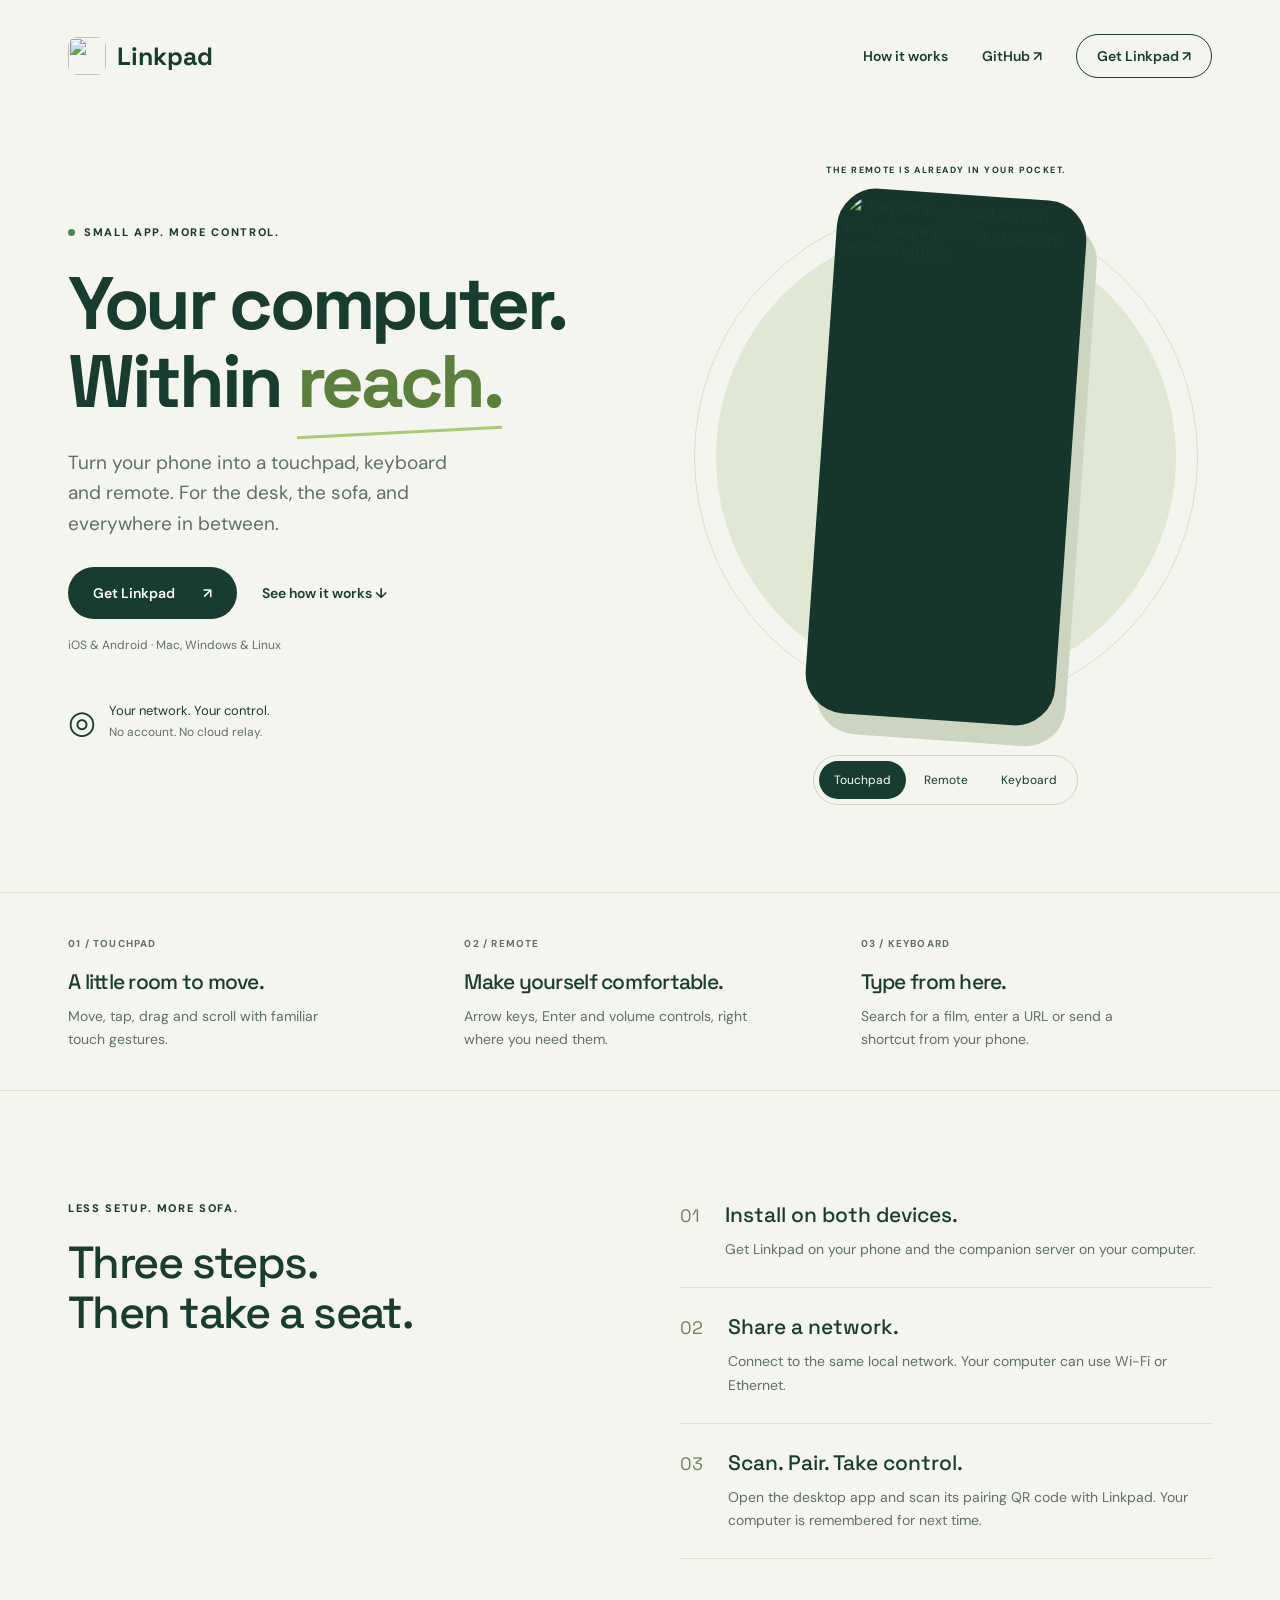
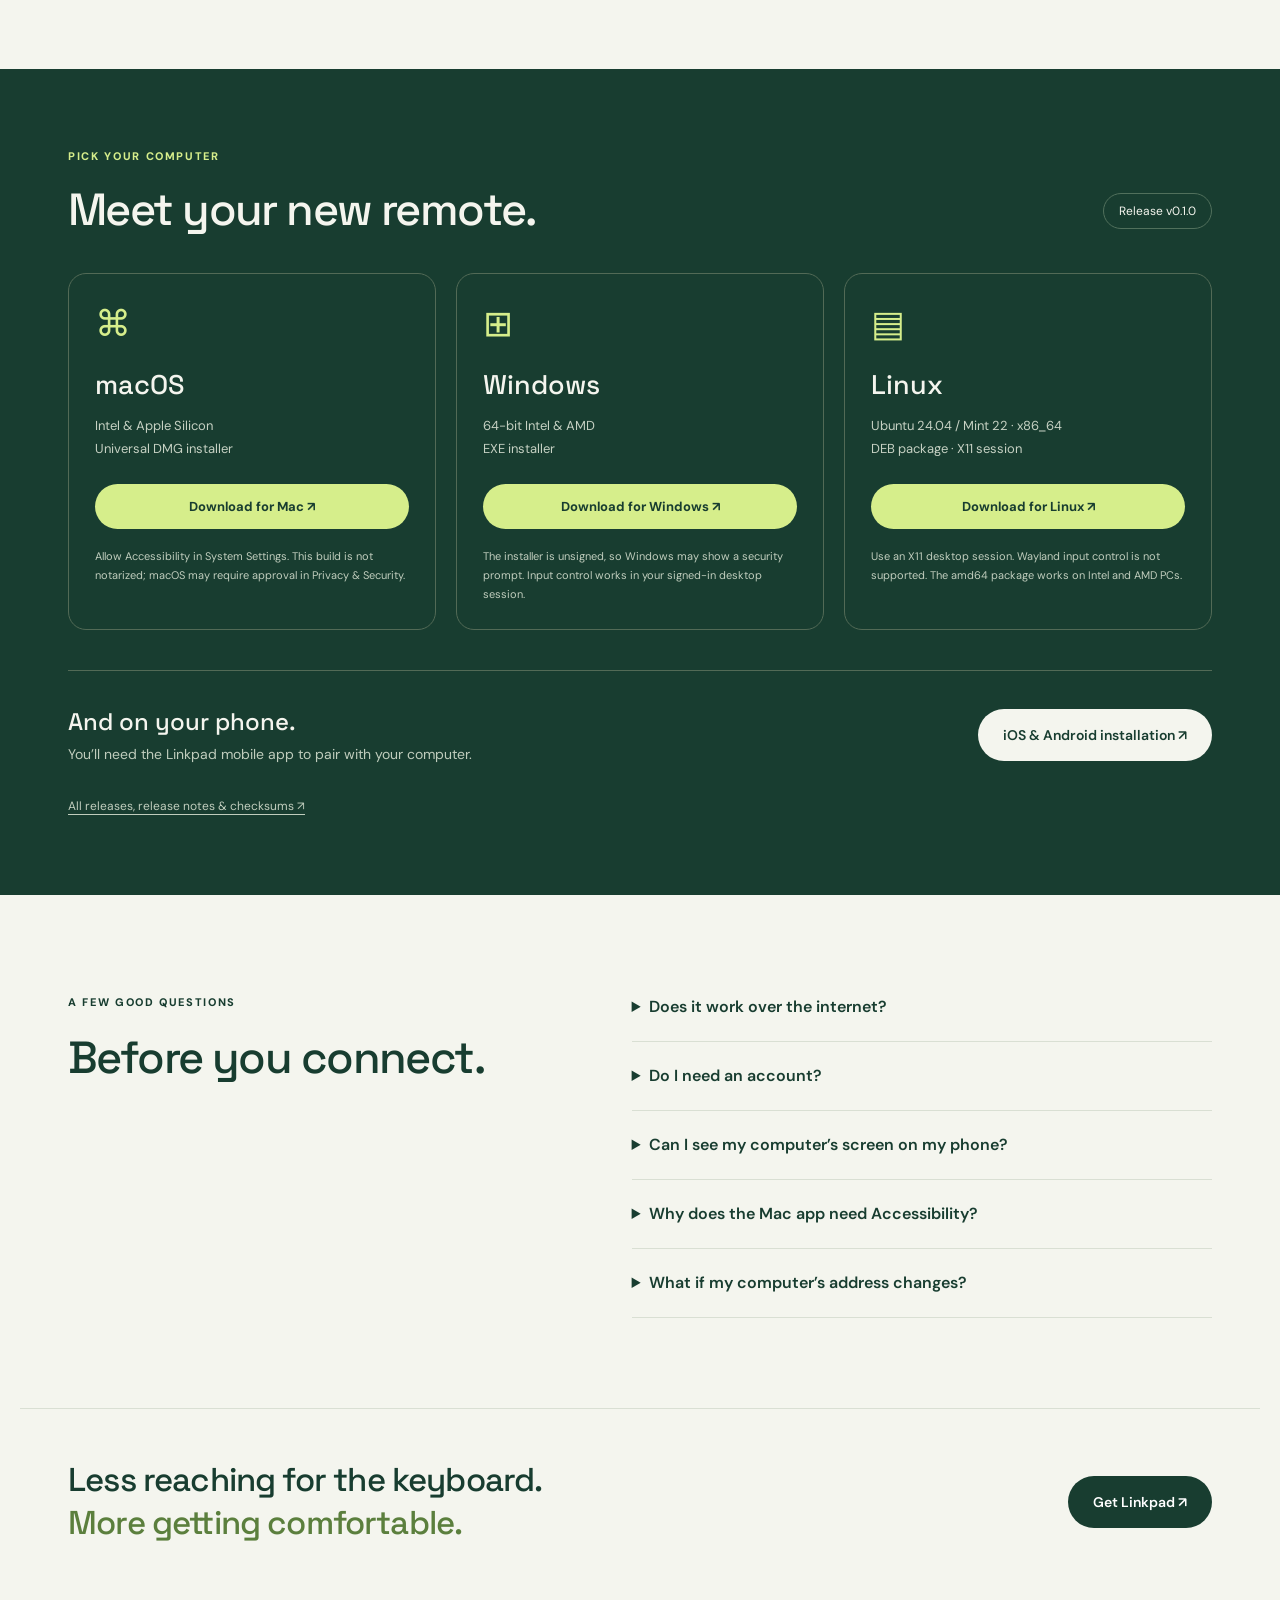
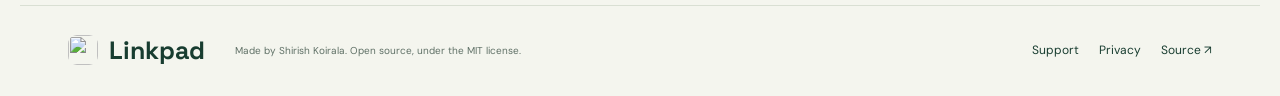
==== website/index.html @ ce1b85a2 "Add Linkpad landing page and GitHub Pages deployment" ====
<!doctype html>
<html lang="en"><head><meta charset="utf-8"><meta name="viewport" content="width=device-width, initial-scale=1"><title>Linkpad — Your computer. Within reach.</title><meta name="description" content="Turn your phone into a touchpad, keyboard and remote for your Mac, Windows or Linux computer. Connect on your local network with Linkpad."><meta name="theme-color" content="#123c2e"><meta property="og:title" content="Linkpad — Your computer. Within reach."><meta property="og:description" content="A touchpad, keyboard and remote. All on your phone."><meta property="og:image" content="https://shirishkoirala.github.io/linkpad/assets/social-preview.png"><link rel="icon" href="assets/icon.png"><link rel="stylesheet" href="styles.css"><script src="app.js" defer></script></head>
<body><a class="skip" href="#main">Skip to content</a><header class="nav wrap"><a class="brand" href="./" aria-label="Linkpad home"><img src="assets/icon.png" alt="" width="38" height="38">Linkpad</a><nav aria-label="Main navigation"><a href="#setup">How it works</a><a href="https://github.com/shirishkoirala/linkpad">GitHub ↗</a><a class="nav-download" href="#download">Get Linkpad <span aria-hidden="true">↗</span></a></nav></header>
<main id="main"><section class="hero wrap"><div class="hero-copy"><p class="eyebrow"><span class="dot"></span> SMALL APP. MORE CONTROL.</p><h1>Your computer.<br>Within <em>reach.</em></h1><p class="intro">Turn your phone into a touchpad, keyboard and remote. For the desk, the sofa, and everywhere in between.</p><div class="actions"><a class="button" href="#download">Get Linkpad <span aria-hidden="true">↗</span></a><a class="text-link" href="#setup">See how it works ↓</a></div><p class="fine">iOS & Android · Mac, Windows & Linux</p><div class="local-note"><span aria-hidden="true">◎</span><p>Your network. Your control.<br><small>No account. No cloud relay.</small></p></div></div><div class="preview"><div class="orbit" aria-hidden="true"></div><span class="preview-label" aria-hidden="true">THE REMOTE IS ALREADY IN YOUR POCKET.</span><div class="phone"><img id="screen" src="assets/touchpad.png" alt="Linkpad touchpad screen with a large gesture area and mouse buttons" width="1290" height="2796"></div><div class="mode-picker" role="group" aria-label="Preview a control mode"><button type="button" data-mode="touchpad" aria-pressed="true">Touchpad</button><button type="button" data-mode="remote" aria-pressed="false">Remote</button><button type="button" data-mode="keyboard" aria-pressed="false">Keyboard</button></div></div></section>
<section class="feature-strip"><div class="wrap feature-grid"><div><span>01 / TOUCHPAD</span><h2>A little room to move.</h2><p>Move, tap, drag and scroll with familiar touch gestures.</p></div><div><span>02 / REMOTE</span><h2>Make yourself comfortable.</h2><p>Arrow keys, Enter and volume controls, right where you need them.</p></div><div><span>03 / KEYBOARD</span><h2>Type from here.</h2><p>Search for a film, enter a URL or send a shortcut from your phone.</p></div></div></section>
<section class="setup wrap" id="setup"><div class="section-heading"><p class="eyebrow">LESS SETUP. MORE SOFA.</p><h2>Three steps.<br>Then take a seat.</h2></div><ol class="steps"><li><span>01</span><div><h3>Install on both devices.</h3><p>Get Linkpad on your phone and the companion server on your computer.</p></div></li><li><span>02</span><div><h3>Share a network.</h3><p>Connect to the same local network. Your computer can use Wi-Fi or Ethernet.</p></div></li><li><span>03</span><div><h3>Scan. Pair. Take control.</h3><p>Open the desktop app and scan its pairing QR code with Linkpad. Your computer is remembered for next time.</p></div></li></ol></section>
<section class="downloads" id="download"><div class="wrap"><div class="download-heading"><div><p class="eyebrow">PICK YOUR COMPUTER</p><h2>Meet your new remote.</h2></div><span class="version">Release <span data-version>v0.1.0</span></span></div><div class="download-grid"><article><div class="platform-icon" aria-hidden="true">⌘</div><h3>macOS</h3><p>Intel & Apple Silicon<br>Universal DMG installer</p><a class="download-link" data-download="mac" href="https://github.com/shirishkoirala/linkpad/releases/download/v0.1.0/Linkpad-0.1.0-macos-local.dmg">Download for Mac ↗</a><small>Allow Accessibility in System Settings. This build is not notarized; macOS may require approval in Privacy & Security.</small></article><article><div class="platform-icon" aria-hidden="true">⊞</div><h3>Windows</h3><p>64-bit Intel & AMD<br>EXE installer</p><a class="download-link" data-download="windows" href="https://github.com/shirishkoirala/linkpad/releases/download/v0.1.0/Linkpad-0.1.0-windows-x86_64-setup.exe">Download for Windows ↗</a><small>The installer is unsigned, so Windows may show a security prompt. Input control works in your signed-in desktop session.</small></article><article><div class="platform-icon" aria-hidden="true">▤</div><h3>Linux</h3><p>Ubuntu 24.04 / Mint 22 · x86_64<br>DEB package · X11 session</p><a class="download-link" data-download="linux" href="https://github.com/shirishkoirala/linkpad/releases/download/v0.1.0/linkpad_0.1.0_amd64.deb">Download for Linux ↗</a><small>Use an X11 desktop session. Wayland input control is not supported. The amd64 package works on Intel and AMD PCs.</small></article></div><div class="mobile-download"><div><h3>And on your phone.</h3><p>You’ll need the Linkpad mobile app to pair with your computer.</p></div><a class="button light" href="https://shirishkoirala.com/linkpad-support/">iOS & Android installation ↗</a></div><a class="all-releases" href="https://github.com/shirishkoirala/linkpad/releases">All releases, release notes & checksums ↗</a></div></section>
<section class="faq wrap"><div><p class="eyebrow">A FEW GOOD QUESTIONS</p><h2>Before you connect.</h2></div><div class="questions"><details><summary>Does it work over the internet?</summary><p>Linkpad connects over your local network. Keep your phone and computer on the same network; guest Wi-Fi or network isolation can prevent discovery.</p></details><details><summary>Do I need an account?</summary><p>No. Pair directly with your computer using its QR code. Linkpad has no ads or analytics, and does not send your input through a cloud service.</p></details><details><summary>Can I see my computer’s screen on my phone?</summary><p>Linkpad sends input to your computer. It does not stream its screen. Use your computer’s monitor or TV to see what you’re controlling.</p></details><details><summary>Why does the Mac app need Accessibility?</summary><p>macOS requires Accessibility permission to move the pointer and send keyboard input. Enable Linkpad in System Settings → Privacy & Security → Accessibility, then follow the app’s restart prompt.</p></details><details><summary>What if my computer’s address changes?</summary><p>Local discovery helps find your paired computer again when its IP address changes. Keep the desktop app running and allow local network access on your phone.</p></details></div></section>
<section class="closing wrap"><p>Less reaching for the keyboard.<br><em>More getting comfortable.</em></p><a class="button" href="#download">Get Linkpad ↗</a></section></main><footer class="wrap"><a class="brand" href="./"><img src="assets/icon.png" width="30" height="30" alt="">Linkpad</a><p>Made by Shirish Koirala. Open source, under the MIT license.</p><div><a href="https://shirishkoirala.com/linkpad-support/">Support</a><a href="https://shirishkoirala.com/linkpad-privacy/">Privacy</a><a href="https://github.com/shirishkoirala/linkpad">Source ↗</a></div></footer></body></html>
---- website/styles.css ----
@font-face{font-family:Space;src:url(fonts/space-grotesk.ttf) format("truetype");font-weight:300 700;font-display:swap}@font-face{font-family:DM;src:url(fonts/dm-sans.ttf) format("truetype");font-weight:100 1000;font-display:swap}:root{--paper:#f4f5ee;--ink:#183d30;--muted:#5f7066;--lime:#d6ee8b;--line:#d9dfd3}*{box-sizing:border-box}html{scroll-behavior:smooth;scroll-padding-top:30px}body{margin:0;background:var(--paper);color:var(--ink);font-family:DM,sans-serif}a{color:inherit;text-decoration:none}button{font:inherit}a,button,summary{-webkit-tap-highlight-color:transparent}a:focus-visible,button:focus-visible,summary:focus-visible{outline:3px solid #769c35;outline-offset:5px}.wrap{max-width:1240px;margin:auto;padding-left:48px;padding-right:48px}.nav{height:112px;display:flex;align-items:center;justify-content:space-between}.brand{display:inline-flex;align-items:center;gap:11px;font-family:Space,sans-serif;font-weight:700;font-size:25px}.brand img{border-radius:9px}.nav nav{display:flex;align-items:center;gap:34px;font-size:14px;font-weight:600}.nav-download{border:1px solid var(--ink);border-radius:100px;padding:12px 20px}.hero{display:grid;grid-template-columns:1.15fr 1fr;align-items:center;min-height:760px;padding-top:30px;padding-bottom:65px}.eyebrow{font-size:11px;font-weight:800;letter-spacing:.15em;display:flex;align-items:center;gap:9px}.dot{width:7px;height:7px;border-radius:50%;background:#50844b}h1,h2,h3,p{margin-top:0}h1{font-family:Space,sans-serif;font-size:clamp(54px,5.8vw,78px);line-height:1.04;letter-spacing:-.045em;margin:26px 0}em{font-style:normal;color:#5b7f3d}h1 em{position:relative}h1 em:after{content:"";position:absolute;height:3px;background:#aac974;bottom:-5px;left:0;right:0;transform:rotate(-3deg)}.intro{font-size:19px;line-height:1.6;max-width:410px;color:var(--muted);margin:28px 0}.actions{display:flex;align-items:center;gap:25px}.button{background:var(--ink);color:white;display:inline-flex;justify-content:center;align-items:center;gap:28px;border-radius:100px;padding:17px 25px;font-weight:600;font-size:14px;transition:transform .2s,background .2s}.button:hover{background:#2d5940;transform:translateY(-2px)}.text-link{font-size:14px;font-weight:600}.fine{font-size:12px;color:var(--muted);margin-top:18px}.local-note{display:flex;gap:13px;align-items:center;margin-top:48px}.local-note>span{font-size:32px}.local-note p{font-size:13px;line-height:1.6;margin:0}.local-note small{color:var(--muted);font-size:12px}.preview{position:relative;display:flex;flex-direction:column;align-items:center;padding:22px 0}.orbit{position:absolute;top:85px;width:460px;height:460px;background:#e0e8d4;border-radius:50%;z-index:-1}.orbit:after{content:"";position:absolute;inset:-22px;border:1px solid #d8e0ce;border-radius:50%}.preview-label{font-size:9px;letter-spacing:.16em;font-weight:700;margin-bottom:18px}.phone{width:250px;position:relative;border:7px solid #16362c;border-radius:40px;overflow:hidden;background:#16362c;box-shadow:12px 20px 0 #ccd5bf;transform:rotate(4deg)}.phone img{display:block;width:100%;height:auto;border-radius:31px}.mode-picker{display:flex;padding:5px;border:1px solid #cbd4c3;background:var(--paper);border-radius:100px;margin-top:35px;gap:3px;z-index:1}.mode-picker button{border:0;background:transparent;border-radius:100px;padding:11px 15px;font-size:12px;color:var(--ink);cursor:pointer}.mode-picker button[aria-pressed=true]{background:var(--ink);color:white}.feature-strip{border-top:1px solid var(--line);border-bottom:1px solid var(--line)}.feature-grid{display:grid;grid-template-columns:repeat(3,1fr);gap:45px;padding-top:38px;padding-bottom:38px}.feature-grid span{font-size:10px;letter-spacing:.12em;color:var(--muted);font-weight:700}.feature-grid h2{font:500 21px Space,sans-serif;margin:16px 0 10px}.feature-grid p{font-size:14px;line-height:1.7;color:var(--muted);margin:0;max-width:290px}.setup{display:grid;grid-template-columns:1fr 1fr;gap:80px;padding-top:110px;padding-bottom:110px}h2{font:500 45px/1.1 Space,sans-serif;letter-spacing:-.035em}.section-heading h2{margin-top:23px}.steps{margin:0;padding:0;list-style:none}.steps li{display:flex;gap:25px;padding:25px 0;border-bottom:1px solid var(--line)}.steps li:first-child{padding-top:0}.steps>li>span{font:400 18px Space,sans-serif;color:#728260;padding-top:3px}.steps h3{font:500 21px Space,sans-serif;margin-bottom:10px}.steps p{color:var(--muted);font-size:14px;line-height:1.7;margin-bottom:0}.downloads{background:var(--ink);color:var(--paper);padding:80px 0}.download-heading{display:flex;justify-content:space-between;align-items:center}.download-heading .eyebrow{color:var(--lime)}.download-heading h2{margin:22px 0 38px}.version{font-size:12px;border:1px solid #51705c;border-radius:100px;padding:9px 15px}.download-grid{display:grid;grid-template-columns:repeat(3,1fr);gap:20px}.download-grid article{padding:26px;border:1px solid #526a56;border-radius:18px}.platform-icon{font-size:36px;height:55px;color:var(--lime)}.download-grid h3{font:500 27px Space,sans-serif;margin:12px 0}.download-grid p{font-size:13px;line-height:1.8;color:#c6d1c3}.download-link{display:block;background:var(--lime);color:var(--ink);border-radius:100px;padding:14px 15px;text-align:center;font-size:13px;font-weight:700;margin:24px 0 18px}.download-link:hover{background:#e6f7b5}.download-grid small{display:block;font-size:11px;line-height:1.7;color:#c0cdbd}.mobile-download{display:flex;justify-content:space-between;align-items:center;gap:25px;margin-top:40px;border-top:1px solid #526a56;padding-top:35px}.mobile-download h3{font:500 24px Space,sans-serif;margin-bottom:8px}.mobile-download p{color:#c0cdbd;font-size:14px;margin:0}.light{background:var(--paper);color:var(--ink);white-space:nowrap}.light:hover{background:var(--lime)}.all-releases{display:inline-block;margin-top:35px;font-size:12px;text-decoration:underline;text-underline-offset:4px;color:#c0cdbd}.faq{display:grid;grid-template-columns:1fr 1.2fr;gap:80px;padding-top:100px;padding-bottom:90px}.faq h2{margin-top:24px}.questions details{border-bottom:1px solid var(--line);padding:22px 0}.questions details:first-child{padding-top:0}summary{cursor:pointer;font-size:16px;font-weight:600;line-height:1.5}details p{font-size:14px;line-height:1.8;color:var(--muted);margin:16px 0 0}.closing{display:flex;justify-content:space-between;align-items:center;border-top:1px solid var(--line);padding-top:50px;padding-bottom:60px}.closing p{font:500 33px/1.3 Space,sans-serif;margin:0;letter-spacing:-.025em}footer{display:flex;align-items:center;gap:30px;border-top:1px solid var(--line);padding-top:28px;padding-bottom:30px}footer p{flex:1;font-size:10px;color:var(--muted);margin:0}footer>div{display:flex;gap:20px;font-size:12px}.skip{position:absolute;top:-100px;left:20px;background:white;padding:15px;z-index:10}.skip:focus{top:10px}@media(max-width:900px){.wrap{padding-left:28px;padding-right:28px}h1{font-size:58px}.hero{min-height:700px}.orbit{width:340px;height:340px;top:130px}.phone{width:220px}.intro{font-size:17px}.actions{gap:15px}.text-link{font-size:12px}.setup,.faq{gap:40px}.download-grid{gap:12px}.download-grid article{padding:20px 16px}.download-link{font-size:11px}.mobile-download p{max-width:330px}footer{flex-wrap:wrap}footer p{min-width:220px}}@media(max-width:640px){.wrap{padding-left:23px;padding-right:23px}.nav{height:85px}.brand{font-size:23px}.nav nav{gap:14px}.nav nav>a:first-child,.nav nav>a:nth-child(2){display:none}.nav-download{font-size:12px;padding:10px 15px}.hero{display:flex;flex-direction:column;align-items:stretch;padding-top:28px;padding-bottom:45px}.hero-copy{text-align:center}.eyebrow{justify-content:center;font-size:9px}h1{font-size:58px;margin-top:22px}.intro{font-size:16px;max-width:340px;margin:25px auto}.actions{justify-content:center;gap:20px}.fine{font-size:10px}.local-note{display:none}.preview{margin-top:32px;padding-top:15px}.preview-label{font-size:8px}.phone{width:226px;box-shadow:9px 12px 0 #ccd5bf}.orbit{width:310px;height:310px;top:90px}.orbit:after{inset:-12px}.mode-picker{margin-top:28px}.feature-grid{grid-template-columns:1fr;gap:25px;padding-top:30px;padding-bottom:30px}.feature-grid>div{padding-left:18px;border-left:2px solid #bdcda9}.feature-grid h2{font-size:21px;margin:9px 0}.feature-grid p{max-width:100%;font-size:13px}.setup,.faq{grid-template-columns:1fr;gap:25px;padding-top:65px;padding-bottom:65px}.section-heading .eyebrow,.faq .eyebrow{justify-content:flex-start}h2{font-size:37px}.section-heading h2{margin-bottom:8px}.steps h3{font-size:20px}.steps p{font-size:13px}.downloads{padding:55px 0}.download-heading{align-items:flex-start;gap:10px}.download-heading .eyebrow{justify-content:flex-start;font-size:8px}.download-heading h2{font-size:34px;margin-bottom:28px}.version{font-size:9px;white-space:nowrap;padding:7px 10px}.download-grid{grid-template-columns:1fr;gap:15px}.download-grid article{padding:25px}.platform-icon{float:right}.download-grid h3{margin-top:0}.download-grid p{font-size:13px}.download-link{font-size:14px}.download-grid small{font-size:12px}.mobile-download{flex-direction:column;align-items:flex-start;gap:20px}.mobile-download p{font-size:13px}.faq h2{margin-bottom:10px}.closing{flex-direction:column;gap:25px;align-items:flex-start;padding-top:35px;padding-bottom:40px}.closing p{font-size:28px}footer{gap:20px}footer p{order:3;flex-basis:100%;font-size:11px}footer>div{margin-left:auto;gap:14px;font-size:11px}}@media(prefers-reduced-motion:reduce){html{scroll-behavior:auto}*{transition:none!important}}
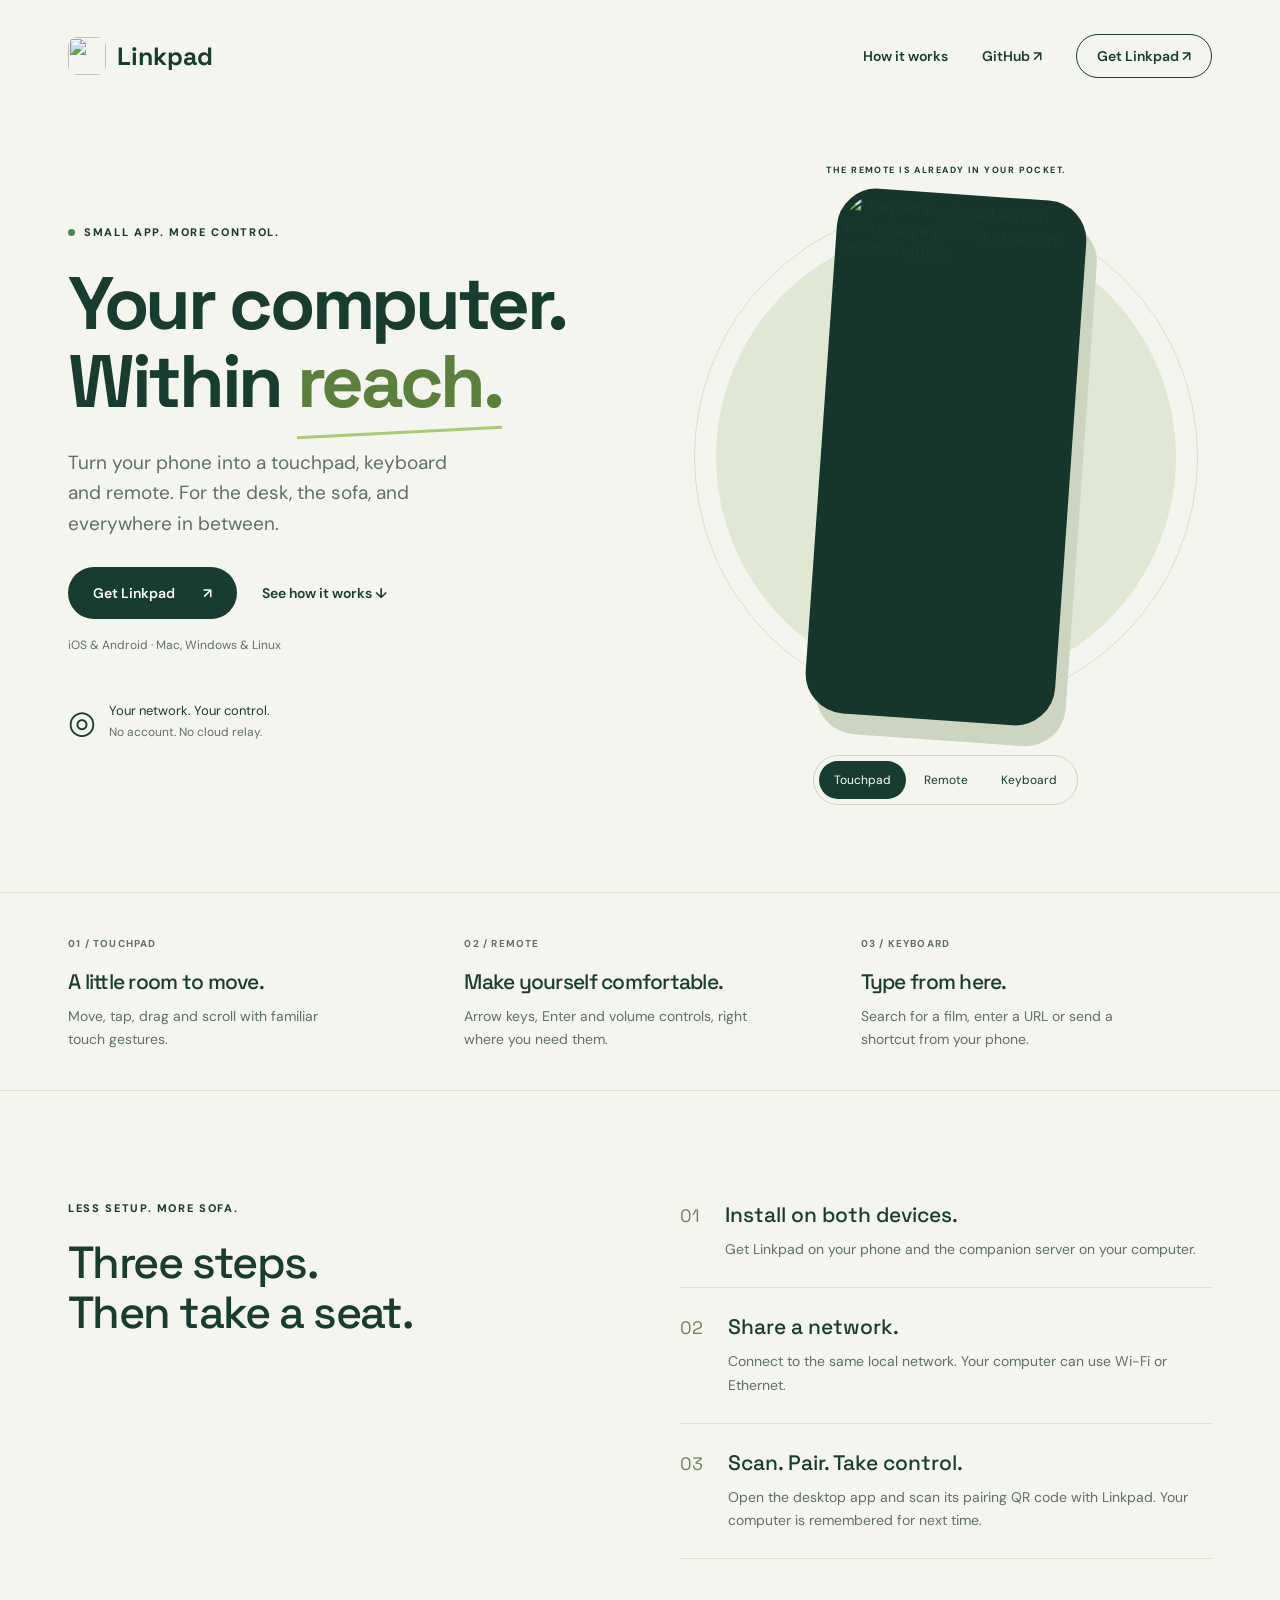
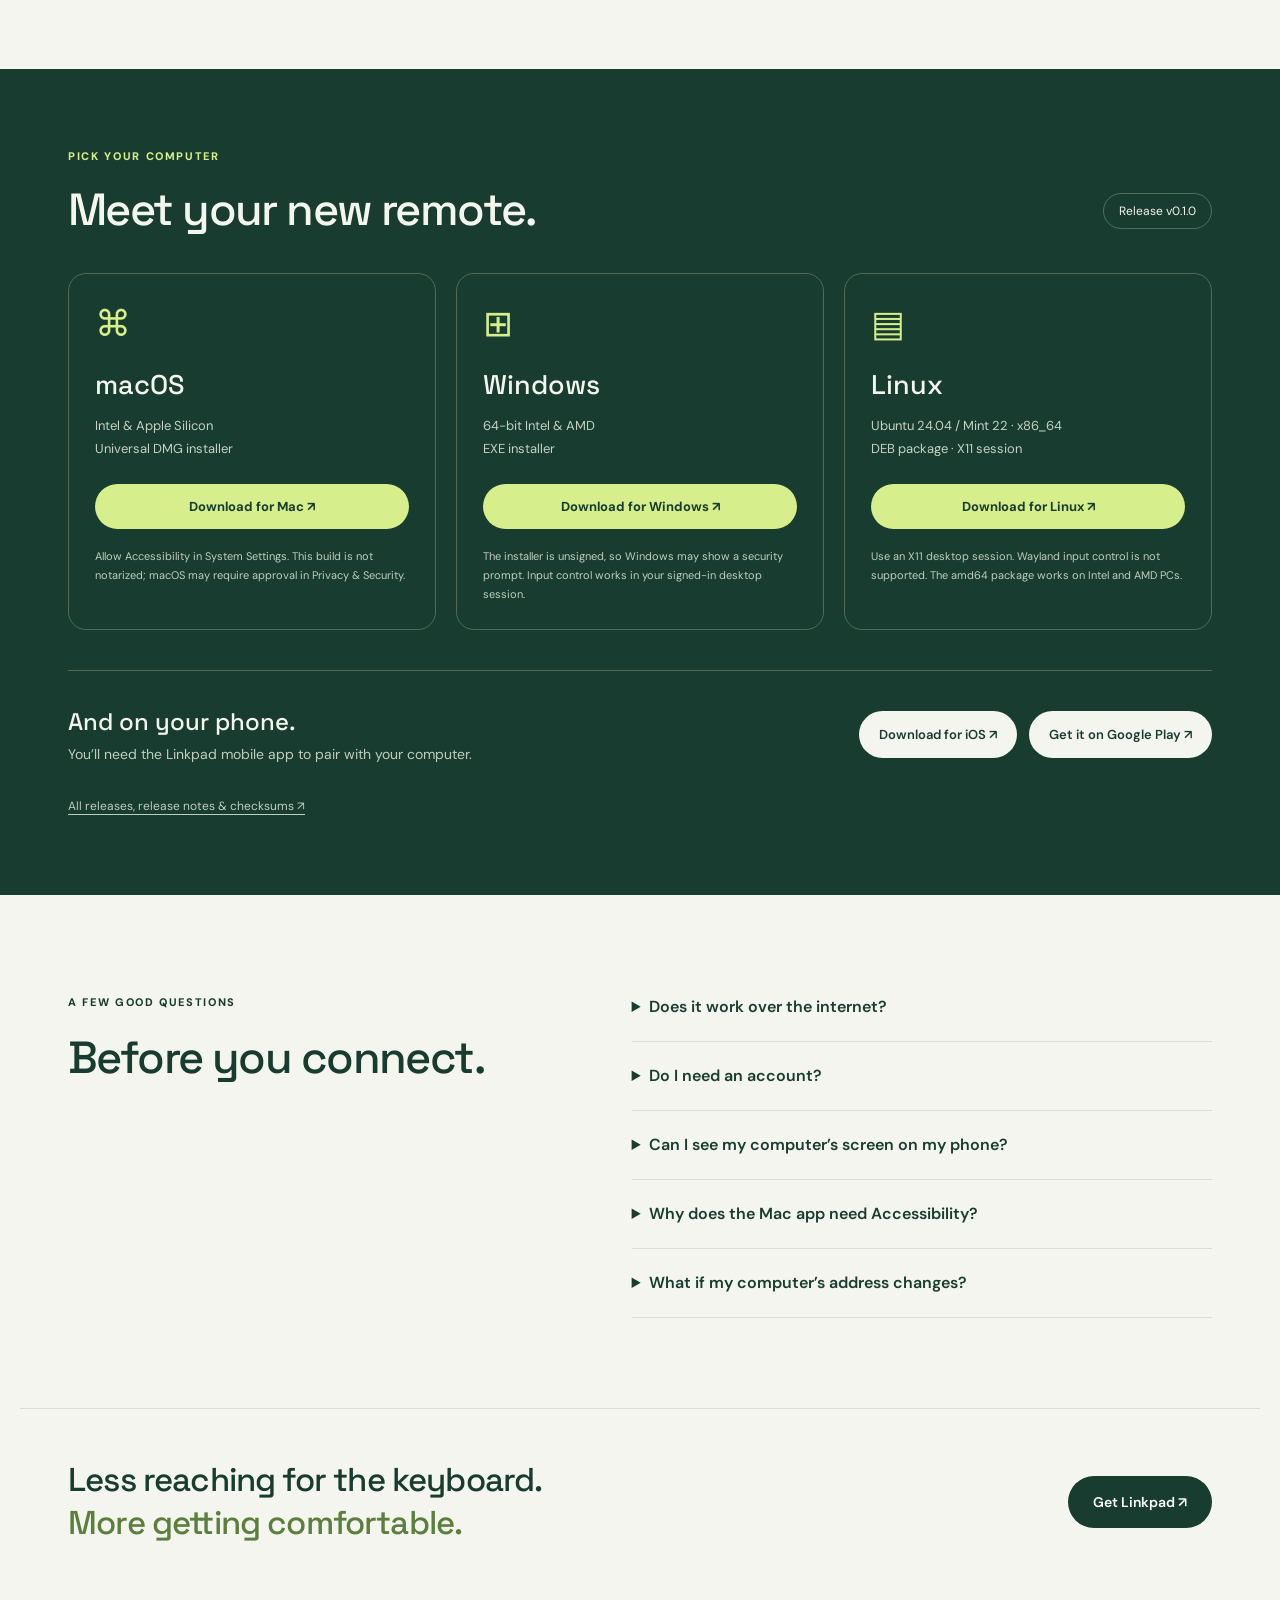
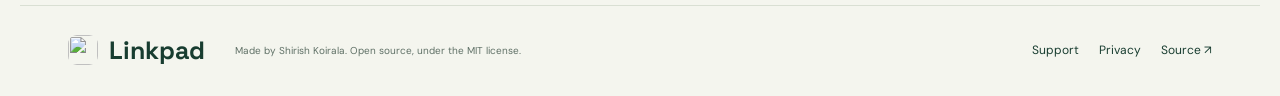
==== commit 175d1ab6: "Add mobile store download links to landing page" ====
--- a/website/index.html
+++ b/website/index.html
@@ -4,6 +4,6 @@
 <main id="main"><section class="hero wrap"><div class="hero-copy"><p class="eyebrow"><span class="dot"></span> SMALL APP. MORE CONTROL.</p><h1>Your computer.<br>Within <em>reach.</em></h1><p class="intro">Turn your phone into a touchpad, keyboard and remote. For the desk, the sofa, and everywhere in between.</p><div class="actions"><a class="button" href="#download">Get Linkpad <span aria-hidden="true">↗</span></a><a class="text-link" href="#setup">See how it works ↓</a></div><p class="fine">iOS & Android · Mac, Windows & Linux</p><div class="local-note"><span aria-hidden="true">◎</span><p>Your network. Your control.<br><small>No account. No cloud relay.</small></p></div></div><div class="preview"><div class="orbit" aria-hidden="true"></div><span class="preview-label" aria-hidden="true">THE REMOTE IS ALREADY IN YOUR POCKET.</span><div class="phone"><img id="screen" src="assets/touchpad.png" alt="Linkpad touchpad screen with a large gesture area and mouse buttons" width="1290" height="2796"></div><div class="mode-picker" role="group" aria-label="Preview a control mode"><button type="button" data-mode="touchpad" aria-pressed="true">Touchpad</button><button type="button" data-mode="remote" aria-pressed="false">Remote</button><button type="button" data-mode="keyboard" aria-pressed="false">Keyboard</button></div></div></section>
 <section class="feature-strip"><div class="wrap feature-grid"><div><span>01 / TOUCHPAD</span><h2>A little room to move.</h2><p>Move, tap, drag and scroll with familiar touch gestures.</p></div><div><span>02 / REMOTE</span><h2>Make yourself comfortable.</h2><p>Arrow keys, Enter and volume controls, right where you need them.</p></div><div><span>03 / KEYBOARD</span><h2>Type from here.</h2><p>Search for a film, enter a URL or send a shortcut from your phone.</p></div></div></section>
 <section class="setup wrap" id="setup"><div class="section-heading"><p class="eyebrow">LESS SETUP. MORE SOFA.</p><h2>Three steps.<br>Then take a seat.</h2></div><ol class="steps"><li><span>01</span><div><h3>Install on both devices.</h3><p>Get Linkpad on your phone and the companion server on your computer.</p></div></li><li><span>02</span><div><h3>Share a network.</h3><p>Connect to the same local network. Your computer can use Wi-Fi or Ethernet.</p></div></li><li><span>03</span><div><h3>Scan. Pair. Take control.</h3><p>Open the desktop app and scan its pairing QR code with Linkpad. Your computer is remembered for next time.</p></div></li></ol></section>
-<section class="downloads" id="download"><div class="wrap"><div class="download-heading"><div><p class="eyebrow">PICK YOUR COMPUTER</p><h2>Meet your new remote.</h2></div><span class="version">Release <span data-version>v0.1.0</span></span></div><div class="download-grid"><article><div class="platform-icon" aria-hidden="true">⌘</div><h3>macOS</h3><p>Intel & Apple Silicon<br>Universal DMG installer</p><a class="download-link" data-download="mac" href="https://github.com/shirishkoirala/linkpad/releases/download/v0.1.0/Linkpad-0.1.0-macos-local.dmg">Download for Mac ↗</a><small>Allow Accessibility in System Settings. This build is not notarized; macOS may require approval in Privacy & Security.</small></article><article><div class="platform-icon" aria-hidden="true">⊞</div><h3>Windows</h3><p>64-bit Intel & AMD<br>EXE installer</p><a class="download-link" data-download="windows" href="https://github.com/shirishkoirala/linkpad/releases/download/v0.1.0/Linkpad-0.1.0-windows-x86_64-setup.exe">Download for Windows ↗</a><small>The installer is unsigned, so Windows may show a security prompt. Input control works in your signed-in desktop session.</small></article><article><div class="platform-icon" aria-hidden="true">▤</div><h3>Linux</h3><p>Ubuntu 24.04 / Mint 22 · x86_64<br>DEB package · X11 session</p><a class="download-link" data-download="linux" href="https://github.com/shirishkoirala/linkpad/releases/download/v0.1.0/linkpad_0.1.0_amd64.deb">Download for Linux ↗</a><small>Use an X11 desktop session. Wayland input control is not supported. The amd64 package works on Intel and AMD PCs.</small></article></div><div class="mobile-download"><div><h3>And on your phone.</h3><p>You’ll need the Linkpad mobile app to pair with your computer.</p></div><a class="button light" href="https://shirishkoirala.com/linkpad-support/">iOS & Android installation ↗</a></div><a class="all-releases" href="https://github.com/shirishkoirala/linkpad/releases">All releases, release notes & checksums ↗</a></div></section>
+<section class="downloads" id="download"><div class="wrap"><div class="download-heading"><div><p class="eyebrow">PICK YOUR COMPUTER</p><h2>Meet your new remote.</h2></div><span class="version">Release <span data-version>v0.1.0</span></span></div><div class="download-grid"><article><div class="platform-icon" aria-hidden="true">⌘</div><h3>macOS</h3><p>Intel & Apple Silicon<br>Universal DMG installer</p><a class="download-link" data-download="mac" href="https://github.com/shirishkoirala/linkpad/releases/download/v0.1.0/Linkpad-0.1.0-macos-local.dmg">Download for Mac ↗</a><small>Allow Accessibility in System Settings. This build is not notarized; macOS may require approval in Privacy & Security.</small></article><article><div class="platform-icon" aria-hidden="true">⊞</div><h3>Windows</h3><p>64-bit Intel & AMD<br>EXE installer</p><a class="download-link" data-download="windows" href="https://github.com/shirishkoirala/linkpad/releases/download/v0.1.0/Linkpad-0.1.0-windows-x86_64-setup.exe">Download for Windows ↗</a><small>The installer is unsigned, so Windows may show a security prompt. Input control works in your signed-in desktop session.</small></article><article><div class="platform-icon" aria-hidden="true">▤</div><h3>Linux</h3><p>Ubuntu 24.04 / Mint 22 · x86_64<br>DEB package · X11 session</p><a class="download-link" data-download="linux" href="https://github.com/shirishkoirala/linkpad/releases/download/v0.1.0/linkpad_0.1.0_amd64.deb">Download for Linux ↗</a><small>Use an X11 desktop session. Wayland input control is not supported. The amd64 package works on Intel and AMD PCs.</small></article></div><div class="mobile-download"><div><h3>And on your phone.</h3><p>You’ll need the Linkpad mobile app to pair with your computer.</p></div><div class="store-links"><a class="button light" href="https://apps.apple.com/us/app/linkpad/id6829168545">Download for iOS ↗</a><a class="button light" href="https://play.google.com/store/apps/details?id=com.shirishkoirala.linkpad">Get it on Google Play ↗</a></div></div><a class="all-releases" href="https://github.com/shirishkoirala/linkpad/releases">All releases, release notes & checksums ↗</a></div></section>
 <section class="faq wrap"><div><p class="eyebrow">A FEW GOOD QUESTIONS</p><h2>Before you connect.</h2></div><div class="questions"><details><summary>Does it work over the internet?</summary><p>Linkpad connects over your local network. Keep your phone and computer on the same network; guest Wi-Fi or network isolation can prevent discovery.</p></details><details><summary>Do I need an account?</summary><p>No. Pair directly with your computer using its QR code. Linkpad has no ads or analytics, and does not send your input through a cloud service.</p></details><details><summary>Can I see my computer’s screen on my phone?</summary><p>Linkpad sends input to your computer. It does not stream its screen. Use your computer’s monitor or TV to see what you’re controlling.</p></details><details><summary>Why does the Mac app need Accessibility?</summary><p>macOS requires Accessibility permission to move the pointer and send keyboard input. Enable Linkpad in System Settings → Privacy & Security → Accessibility, then follow the app’s restart prompt.</p></details><details><summary>What if my computer’s address changes?</summary><p>Local discovery helps find your paired computer again when its IP address changes. Keep the desktop app running and allow local network access on your phone.</p></details></div></section>
 <section class="closing wrap"><p>Less reaching for the keyboard.<br><em>More getting comfortable.</em></p><a class="button" href="#download">Get Linkpad ↗</a></section></main><footer class="wrap"><a class="brand" href="./"><img src="assets/icon.png" width="30" height="30" alt="">Linkpad</a><p>Made by Shirish Koirala. Open source, under the MIT license.</p><div><a href="https://shirishkoirala.com/linkpad-support/">Support</a><a href="https://shirishkoirala.com/linkpad-privacy/">Privacy</a><a href="https://github.com/shirishkoirala/linkpad">Source ↗</a></div></footer></body></html>
--- a/website/styles.css
+++ b/website/styles.css
@@ -1 +1,2 @@
-@font-face{font-family:Space;src:url(fonts/space-grotesk.ttf) format("truetype");font-weight:300 700;font-display:swap}@font-face{font-family:DM;src:url(fonts/dm-sans.ttf) format("truetype");font-weight:100 1000;font-display:swap}:root{--paper:#f4f5ee;--ink:#183d30;--muted:#5f7066;--lime:#d6ee8b;--line:#d9dfd3}*{box-sizing:border-box}html{scroll-behavior:smooth;scroll-padding-top:30px}body{margin:0;background:var(--paper);color:var(--ink);font-family:DM,sans-serif}a{color:inherit;text-decoration:none}button{font:inherit}a,button,summary{-webkit-tap-highlight-color:transparent}a:focus-visible,button:focus-visible,summary:focus-visible{outline:3px solid #769c35;outline-offset:5px}.wrap{max-width:1240px;margin:auto;padding-left:48px;padding-right:48px}.nav{height:112px;display:flex;align-items:center;justify-content:space-between}.brand{display:inline-flex;align-items:center;gap:11px;font-family:Space,sans-serif;font-weight:700;font-size:25px}.brand img{border-radius:9px}.nav nav{display:flex;align-items:center;gap:34px;font-size:14px;font-weight:600}.nav-download{border:1px solid var(--ink);border-radius:100px;padding:12px 20px}.hero{display:grid;grid-template-columns:1.15fr 1fr;align-items:center;min-height:760px;padding-top:30px;padding-bottom:65px}.eyebrow{font-size:11px;font-weight:800;letter-spacing:.15em;display:flex;align-items:center;gap:9px}.dot{width:7px;height:7px;border-radius:50%;background:#50844b}h1,h2,h3,p{margin-top:0}h1{font-family:Space,sans-serif;font-size:clamp(54px,5.8vw,78px);line-height:1.04;letter-spacing:-.045em;margin:26px 0}em{font-style:normal;color:#5b7f3d}h1 em{position:relative}h1 em:after{content:"";position:absolute;height:3px;background:#aac974;bottom:-5px;left:0;right:0;transform:rotate(-3deg)}.intro{font-size:19px;line-height:1.6;max-width:410px;color:var(--muted);margin:28px 0}.actions{display:flex;align-items:center;gap:25px}.button{background:var(--ink);color:white;display:inline-flex;justify-content:center;align-items:center;gap:28px;border-radius:100px;padding:17px 25px;font-weight:600;font-size:14px;transition:transform .2s,background .2s}.button:hover{background:#2d5940;transform:translateY(-2px)}.text-link{font-size:14px;font-weight:600}.fine{font-size:12px;color:var(--muted);margin-top:18px}.local-note{display:flex;gap:13px;align-items:center;margin-top:48px}.local-note>span{font-size:32px}.local-note p{font-size:13px;line-height:1.6;margin:0}.local-note small{color:var(--muted);font-size:12px}.preview{position:relative;display:flex;flex-direction:column;align-items:center;padding:22px 0}.orbit{position:absolute;top:85px;width:460px;height:460px;background:#e0e8d4;border-radius:50%;z-index:-1}.orbit:after{content:"";position:absolute;inset:-22px;border:1px solid #d8e0ce;border-radius:50%}.preview-label{font-size:9px;letter-spacing:.16em;font-weight:700;margin-bottom:18px}.phone{width:250px;position:relative;border:7px solid #16362c;border-radius:40px;overflow:hidden;background:#16362c;box-shadow:12px 20px 0 #ccd5bf;transform:rotate(4deg)}.phone img{display:block;width:100%;height:auto;border-radius:31px}.mode-picker{display:flex;padding:5px;border:1px solid #cbd4c3;background:var(--paper);border-radius:100px;margin-top:35px;gap:3px;z-index:1}.mode-picker button{border:0;background:transparent;border-radius:100px;padding:11px 15px;font-size:12px;color:var(--ink);cursor:pointer}.mode-picker button[aria-pressed=true]{background:var(--ink);color:white}.feature-strip{border-top:1px solid var(--line);border-bottom:1px solid var(--line)}.feature-grid{display:grid;grid-template-columns:repeat(3,1fr);gap:45px;padding-top:38px;padding-bottom:38px}.feature-grid span{font-size:10px;letter-spacing:.12em;color:var(--muted);font-weight:700}.feature-grid h2{font:500 21px Space,sans-serif;margin:16px 0 10px}.feature-grid p{font-size:14px;line-height:1.7;color:var(--muted);margin:0;max-width:290px}.setup{display:grid;grid-template-columns:1fr 1fr;gap:80px;padding-top:110px;padding-bottom:110px}h2{font:500 45px/1.1 Space,sans-serif;letter-spacing:-.035em}.section-heading h2{margin-top:23px}.steps{margin:0;padding:0;list-style:none}.steps li{display:flex;gap:25px;padding:25px 0;border-bottom:1px solid var(--line)}.steps li:first-child{padding-top:0}.steps>li>span{font:400 18px Space,sans-serif;color:#728260;padding-top:3px}.steps h3{font:500 21px Space,sans-serif;margin-bottom:10px}.steps p{color:var(--muted);font-size:14px;line-height:1.7;margin-bottom:0}.downloads{background:var(--ink);color:var(--paper);padding:80px 0}.download-heading{display:flex;justify-content:space-between;align-items:center}.download-heading .eyebrow{color:var(--lime)}.download-heading h2{margin:22px 0 38px}.version{font-size:12px;border:1px solid #51705c;border-radius:100px;padding:9px 15px}.download-grid{display:grid;grid-template-columns:repeat(3,1fr);gap:20px}.download-grid article{padding:26px;border:1px solid #526a56;border-radius:18px}.platform-icon{font-size:36px;height:55px;color:var(--lime)}.download-grid h3{font:500 27px Space,sans-serif;margin:12px 0}.download-grid p{font-size:13px;line-height:1.8;color:#c6d1c3}.download-link{display:block;background:var(--lime);color:var(--ink);border-radius:100px;padding:14px 15px;text-align:center;font-size:13px;font-weight:700;margin:24px 0 18px}.download-link:hover{background:#e6f7b5}.download-grid small{display:block;font-size:11px;line-height:1.7;color:#c0cdbd}.mobile-download{display:flex;justify-content:space-between;align-items:center;gap:25px;margin-top:40px;border-top:1px solid #526a56;padding-top:35px}.mobile-download h3{font:500 24px Space,sans-serif;margin-bottom:8px}.mobile-download p{color:#c0cdbd;font-size:14px;margin:0}.light{background:var(--paper);color:var(--ink);white-space:nowrap}.light:hover{background:var(--lime)}.all-releases{display:inline-block;margin-top:35px;font-size:12px;text-decoration:underline;text-underline-offset:4px;color:#c0cdbd}.faq{display:grid;grid-template-columns:1fr 1.2fr;gap:80px;padding-top:100px;padding-bottom:90px}.faq h2{margin-top:24px}.questions details{border-bottom:1px solid var(--line);padding:22px 0}.questions details:first-child{padding-top:0}summary{cursor:pointer;font-size:16px;font-weight:600;line-height:1.5}details p{font-size:14px;line-height:1.8;color:var(--muted);margin:16px 0 0}.closing{display:flex;justify-content:space-between;align-items:center;border-top:1px solid var(--line);padding-top:50px;padding-bottom:60px}.closing p{font:500 33px/1.3 Space,sans-serif;margin:0;letter-spacing:-.025em}footer{display:flex;align-items:center;gap:30px;border-top:1px solid var(--line);padding-top:28px;padding-bottom:30px}footer p{flex:1;font-size:10px;color:var(--muted);margin:0}footer>div{display:flex;gap:20px;font-size:12px}.skip{position:absolute;top:-100px;left:20px;background:white;padding:15px;z-index:10}.skip:focus{top:10px}@media(max-width:900px){.wrap{padding-left:28px;padding-right:28px}h1{font-size:58px}.hero{min-height:700px}.orbit{width:340px;height:340px;top:130px}.phone{width:220px}.intro{font-size:17px}.actions{gap:15px}.text-link{font-size:12px}.setup,.faq{gap:40px}.download-grid{gap:12px}.download-grid article{padding:20px 16px}.download-link{font-size:11px}.mobile-download p{max-width:330px}footer{flex-wrap:wrap}footer p{min-width:220px}}@media(max-width:640px){.wrap{padding-left:23px;padding-right:23px}.nav{height:85px}.brand{font-size:23px}.nav nav{gap:14px}.nav nav>a:first-child,.nav nav>a:nth-child(2){display:none}.nav-download{font-size:12px;padding:10px 15px}.hero{display:flex;flex-direction:column;align-items:stretch;padding-top:28px;padding-bottom:45px}.hero-copy{text-align:center}.eyebrow{justify-content:center;font-size:9px}h1{font-size:58px;margin-top:22px}.intro{font-size:16px;max-width:340px;margin:25px auto}.actions{justify-content:center;gap:20px}.fine{font-size:10px}.local-note{display:none}.preview{margin-top:32px;padding-top:15px}.preview-label{font-size:8px}.phone{width:226px;box-shadow:9px 12px 0 #ccd5bf}.orbit{width:310px;height:310px;top:90px}.orbit:after{inset:-12px}.mode-picker{margin-top:28px}.feature-grid{grid-template-columns:1fr;gap:25px;padding-top:30px;padding-bottom:30px}.feature-grid>div{padding-left:18px;border-left:2px solid #bdcda9}.feature-grid h2{font-size:21px;margin:9px 0}.feature-grid p{max-width:100%;font-size:13px}.setup,.faq{grid-template-columns:1fr;gap:25px;padding-top:65px;padding-bottom:65px}.section-heading .eyebrow,.faq .eyebrow{justify-content:flex-start}h2{font-size:37px}.section-heading h2{margin-bottom:8px}.steps h3{font-size:20px}.steps p{font-size:13px}.downloads{padding:55px 0}.download-heading{align-items:flex-start;gap:10px}.download-heading .eyebrow{justify-content:flex-start;font-size:8px}.download-heading h2{font-size:34px;margin-bottom:28px}.version{font-size:9px;white-space:nowrap;padding:7px 10px}.download-grid{grid-template-columns:1fr;gap:15px}.download-grid article{padding:25px}.platform-icon{float:right}.download-grid h3{margin-top:0}.download-grid p{font-size:13px}.download-link{font-size:14px}.download-grid small{font-size:12px}.mobile-download{flex-direction:column;align-items:flex-start;gap:20px}.mobile-download p{font-size:13px}.faq h2{margin-bottom:10px}.closing{flex-direction:column;gap:25px;align-items:flex-start;padding-top:35px;padding-bottom:40px}.closing p{font-size:28px}footer{gap:20px}footer p{order:3;flex-basis:100%;font-size:11px}footer>div{margin-left:auto;gap:14px;font-size:11px}}@media(prefers-reduced-motion:reduce){html{scroll-behavior:auto}*{transition:none!important}}+@font-face{font-family:Space;src:url(fonts/space-grotesk.ttf) format("truetype");font-weight:300 700;font-display:swap}@font-face{font-family:DM;src:url(fonts/dm-sans.ttf) format("truetype");font-weight:100 1000;font-display:swap}:root{--paper:#f4f5ee;--ink:#183d30;--muted:#5f7066;--lime:#d6ee8b;--line:#d9dfd3}*{box-sizing:border-box}html{scroll-behavior:smooth;scroll-padding-top:30px}body{margin:0;background:var(--paper);color:var(--ink);font-family:DM,sans-serif}a{color:inherit;text-decoration:none}button{font:inherit}a,button,summary{-webkit-tap-highlight-color:transparent}a:focus-visible,button:focus-visible,summary:focus-visible{outline:3px solid #769c35;outline-offset:5px}.wrap{max-width:1240px;margin:auto;padding-left:48px;padding-right:48px}.nav{height:112px;display:flex;align-items:center;justify-content:space-between}.brand{display:inline-flex;align-items:center;gap:11px;font-family:Space,sans-serif;font-weight:700;font-size:25px}.brand img{border-radius:9px}.nav nav{display:flex;align-items:center;gap:34px;font-size:14px;font-weight:600}.nav-download{border:1px solid var(--ink);border-radius:100px;padding:12px 20px}.hero{display:grid;grid-template-columns:1.15fr 1fr;align-items:center;min-height:760px;padding-top:30px;padding-bottom:65px}.eyebrow{font-size:11px;font-weight:800;letter-spacing:.15em;display:flex;align-items:center;gap:9px}.dot{width:7px;height:7px;border-radius:50%;background:#50844b}h1,h2,h3,p{margin-top:0}h1{font-family:Space,sans-serif;font-size:clamp(54px,5.8vw,78px);line-height:1.04;letter-spacing:-.045em;margin:26px 0}em{font-style:normal;color:#5b7f3d}h1 em{position:relative}h1 em:after{content:"";position:absolute;height:3px;background:#aac974;bottom:-5px;left:0;right:0;transform:rotate(-3deg)}.intro{font-size:19px;line-height:1.6;max-width:410px;color:var(--muted);margin:28px 0}.actions{display:flex;align-items:center;gap:25px}.button{background:var(--ink);color:white;display:inline-flex;justify-content:center;align-items:center;gap:28px;border-radius:100px;padding:17px 25px;font-weight:600;font-size:14px;transition:transform .2s,background .2s}.button:hover{background:#2d5940;transform:translateY(-2px)}.text-link{font-size:14px;font-weight:600}.fine{font-size:12px;color:var(--muted);margin-top:18px}.local-note{display:flex;gap:13px;align-items:center;margin-top:48px}.local-note>span{font-size:32px}.local-note p{font-size:13px;line-height:1.6;margin:0}.local-note small{color:var(--muted);font-size:12px}.preview{position:relative;display:flex;flex-direction:column;align-items:center;padding:22px 0}.orbit{position:absolute;top:85px;width:460px;height:460px;background:#e0e8d4;border-radius:50%;z-index:-1}.orbit:after{content:"";position:absolute;inset:-22px;border:1px solid #d8e0ce;border-radius:50%}.preview-label{font-size:9px;letter-spacing:.16em;font-weight:700;margin-bottom:18px}.phone{width:250px;position:relative;border:7px solid #16362c;border-radius:40px;overflow:hidden;background:#16362c;box-shadow:12px 20px 0 #ccd5bf;transform:rotate(4deg)}.phone img{display:block;width:100%;height:auto;border-radius:31px}.mode-picker{display:flex;padding:5px;border:1px solid #cbd4c3;background:var(--paper);border-radius:100px;margin-top:35px;gap:3px;z-index:1}.mode-picker button{border:0;background:transparent;border-radius:100px;padding:11px 15px;font-size:12px;color:var(--ink);cursor:pointer}.mode-picker button[aria-pressed=true]{background:var(--ink);color:white}.feature-strip{border-top:1px solid var(--line);border-bottom:1px solid var(--line)}.feature-grid{display:grid;grid-template-columns:repeat(3,1fr);gap:45px;padding-top:38px;padding-bottom:38px}.feature-grid span{font-size:10px;letter-spacing:.12em;color:var(--muted);font-weight:700}.feature-grid h2{font:500 21px Space,sans-serif;margin:16px 0 10px}.feature-grid p{font-size:14px;line-height:1.7;color:var(--muted);margin:0;max-width:290px}.setup{display:grid;grid-template-columns:1fr 1fr;gap:80px;padding-top:110px;padding-bottom:110px}h2{font:500 45px/1.1 Space,sans-serif;letter-spacing:-.035em}.section-heading h2{margin-top:23px}.steps{margin:0;padding:0;list-style:none}.steps li{display:flex;gap:25px;padding:25px 0;border-bottom:1px solid var(--line)}.steps li:first-child{padding-top:0}.steps>li>span{font:400 18px Space,sans-serif;color:#728260;padding-top:3px}.steps h3{font:500 21px Space,sans-serif;margin-bottom:10px}.steps p{color:var(--muted);font-size:14px;line-height:1.7;margin-bottom:0}.downloads{background:var(--ink);color:var(--paper);padding:80px 0}.download-heading{display:flex;justify-content:space-between;align-items:center}.download-heading .eyebrow{color:var(--lime)}.download-heading h2{margin:22px 0 38px}.version{font-size:12px;border:1px solid #51705c;border-radius:100px;padding:9px 15px}.download-grid{display:grid;grid-template-columns:repeat(3,1fr);gap:20px}.download-grid article{padding:26px;border:1px solid #526a56;border-radius:18px}.platform-icon{font-size:36px;height:55px;color:var(--lime)}.download-grid h3{font:500 27px Space,sans-serif;margin:12px 0}.download-grid p{font-size:13px;line-height:1.8;color:#c6d1c3}.download-link{display:block;background:var(--lime);color:var(--ink);border-radius:100px;padding:14px 15px;text-align:center;font-size:13px;font-weight:700;margin:24px 0 18px}.download-link:hover{background:#e6f7b5}.download-grid small{display:block;font-size:11px;line-height:1.7;color:#c0cdbd}.mobile-download{display:flex;justify-content:space-between;align-items:center;gap:25px;margin-top:40px;border-top:1px solid #526a56;padding-top:35px}.mobile-download h3{font:500 24px Space,sans-serif;margin-bottom:8px}.mobile-download p{color:#c0cdbd;font-size:14px;margin:0}.light{background:var(--paper);color:var(--ink);white-space:nowrap}.light:hover{background:var(--lime)}.all-releases{display:inline-block;margin-top:35px;font-size:12px;text-decoration:underline;text-underline-offset:4px;color:#c0cdbd}.faq{display:grid;grid-template-columns:1fr 1.2fr;gap:80px;padding-top:100px;padding-bottom:90px}.faq h2{margin-top:24px}.questions details{border-bottom:1px solid var(--line);padding:22px 0}.questions details:first-child{padding-top:0}summary{cursor:pointer;font-size:16px;font-weight:600;line-height:1.5}details p{font-size:14px;line-height:1.8;color:var(--muted);margin:16px 0 0}.closing{display:flex;justify-content:space-between;align-items:center;border-top:1px solid var(--line);padding-top:50px;padding-bottom:60px}.closing p{font:500 33px/1.3 Space,sans-serif;margin:0;letter-spacing:-.025em}footer{display:flex;align-items:center;gap:30px;border-top:1px solid var(--line);padding-top:28px;padding-bottom:30px}footer p{flex:1;font-size:10px;color:var(--muted);margin:0}footer>div{display:flex;gap:20px;font-size:12px}.skip{position:absolute;top:-100px;left:20px;background:white;padding:15px;z-index:10}.skip:focus{top:10px}@media(max-width:900px){.wrap{padding-left:28px;padding-right:28px}h1{font-size:58px}.hero{min-height:700px}.orbit{width:340px;height:340px;top:130px}.phone{width:220px}.intro{font-size:17px}.actions{gap:15px}.text-link{font-size:12px}.setup,.faq{gap:40px}.download-grid{gap:12px}.download-grid article{padding:20px 16px}.download-link{font-size:11px}.mobile-download p{max-width:330px}footer{flex-wrap:wrap}footer p{min-width:220px}}@media(max-width:640px){.wrap{padding-left:23px;padding-right:23px}.nav{height:85px}.brand{font-size:23px}.nav nav{gap:14px}.nav nav>a:first-child,.nav nav>a:nth-child(2){display:none}.nav-download{font-size:12px;padding:10px 15px}.hero{display:flex;flex-direction:column;align-items:stretch;padding-top:28px;padding-bottom:45px}.hero-copy{text-align:center}.eyebrow{justify-content:center;font-size:9px}h1{font-size:58px;margin-top:22px}.intro{font-size:16px;max-width:340px;margin:25px auto}.actions{justify-content:center;gap:20px}.fine{font-size:10px}.local-note{display:none}.preview{margin-top:32px;padding-top:15px}.preview-label{font-size:8px}.phone{width:226px;box-shadow:9px 12px 0 #ccd5bf}.orbit{width:310px;height:310px;top:90px}.orbit:after{inset:-12px}.mode-picker{margin-top:28px}.feature-grid{grid-template-columns:1fr;gap:25px;padding-top:30px;padding-bottom:30px}.feature-grid>div{padding-left:18px;border-left:2px solid #bdcda9}.feature-grid h2{font-size:21px;margin:9px 0}.feature-grid p{max-width:100%;font-size:13px}.setup,.faq{grid-template-columns:1fr;gap:25px;padding-top:65px;padding-bottom:65px}.section-heading .eyebrow,.faq .eyebrow{justify-content:flex-start}h2{font-size:37px}.section-heading h2{margin-bottom:8px}.steps h3{font-size:20px}.steps p{font-size:13px}.downloads{padding:55px 0}.download-heading{align-items:flex-start;gap:10px}.download-heading .eyebrow{justify-content:flex-start;font-size:8px}.download-heading h2{font-size:34px;margin-bottom:28px}.version{font-size:9px;white-space:nowrap;padding:7px 10px}.download-grid{grid-template-columns:1fr;gap:15px}.download-grid article{padding:25px}.platform-icon{float:right}.download-grid h3{margin-top:0}.download-grid p{font-size:13px}.download-link{font-size:14px}.download-grid small{font-size:12px}.mobile-download{flex-direction:column;align-items:flex-start;gap:20px}.mobile-download p{font-size:13px}.faq h2{margin-bottom:10px}.closing{flex-direction:column;gap:25px;align-items:flex-start;padding-top:35px;padding-bottom:40px}.closing p{font-size:28px}footer{gap:20px}footer p{order:3;flex-basis:100%;font-size:11px}footer>div{margin-left:auto;gap:14px;font-size:11px}}@media(prefers-reduced-motion:reduce){html{scroll-behavior:auto}*{transition:none!important}}
+.store-links{display:flex;flex-wrap:wrap;gap:12px}.store-links .button{padding:15px 20px;font-size:13px}
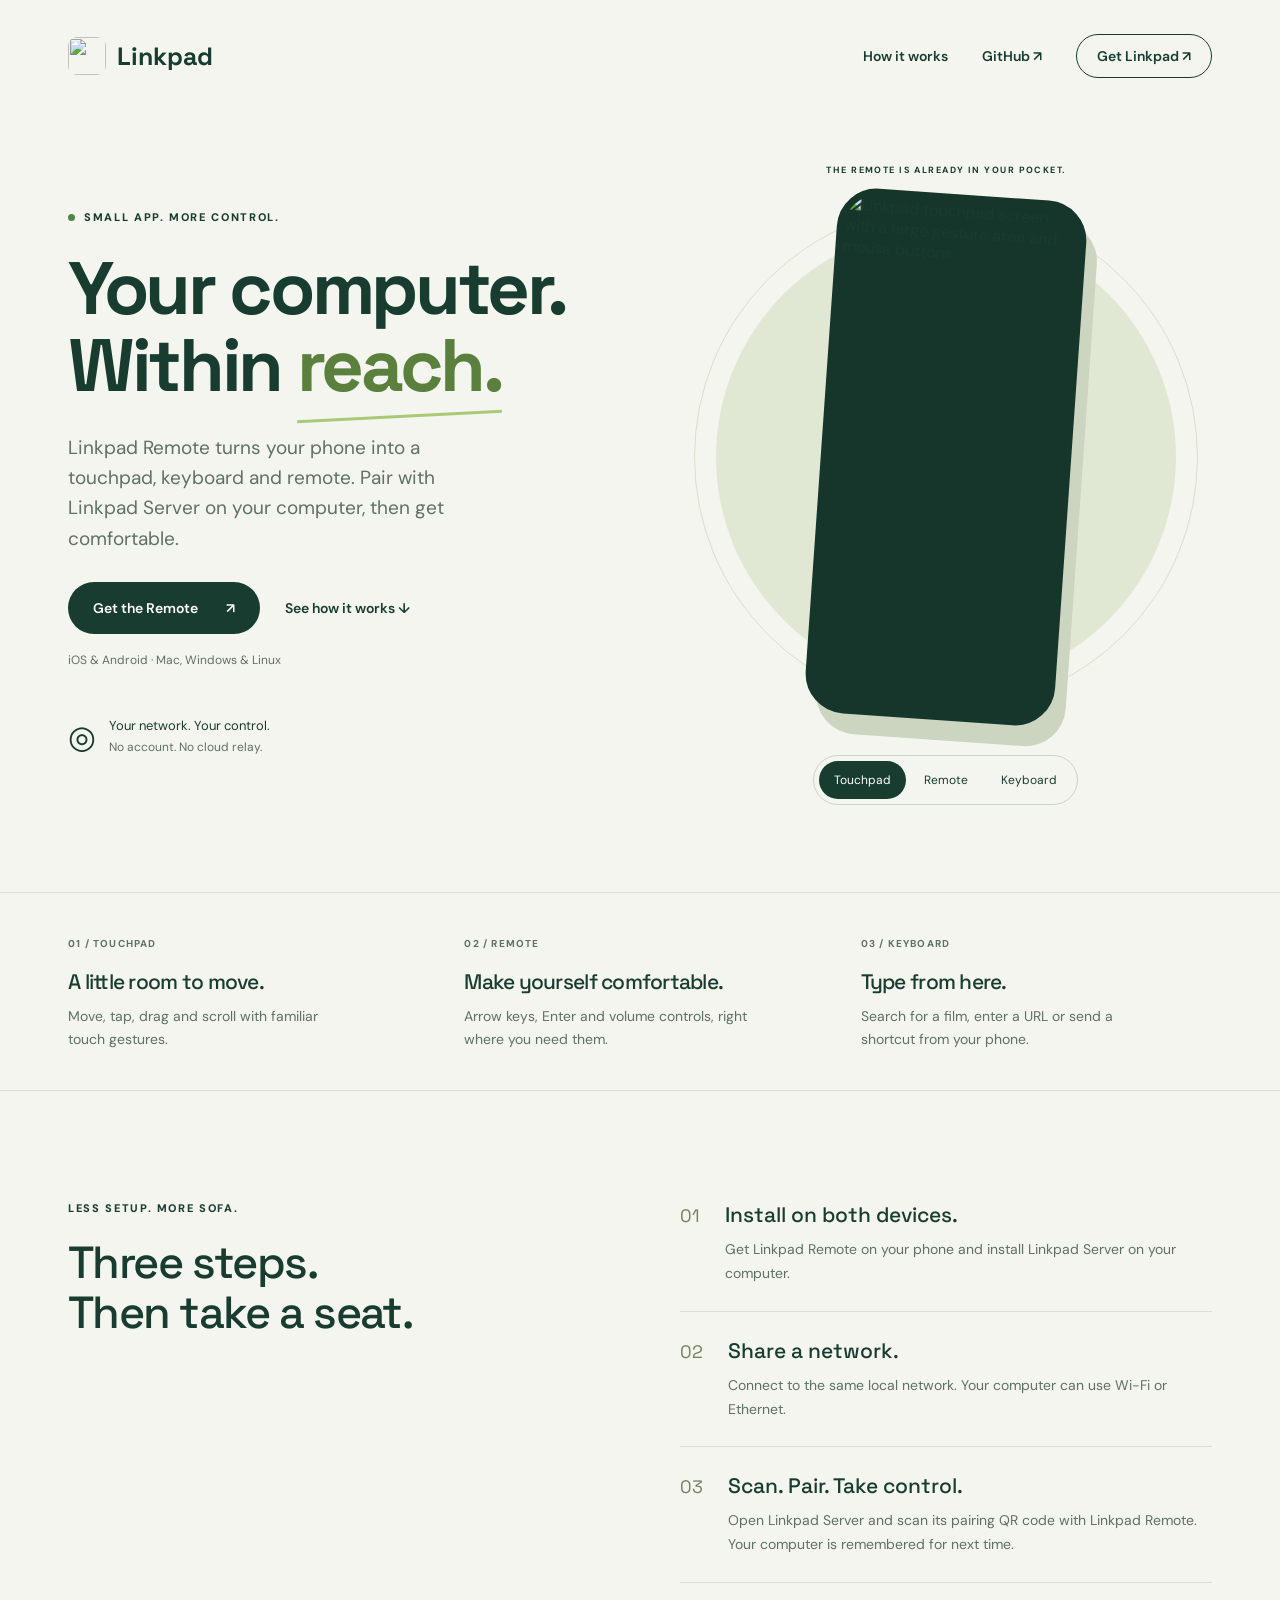
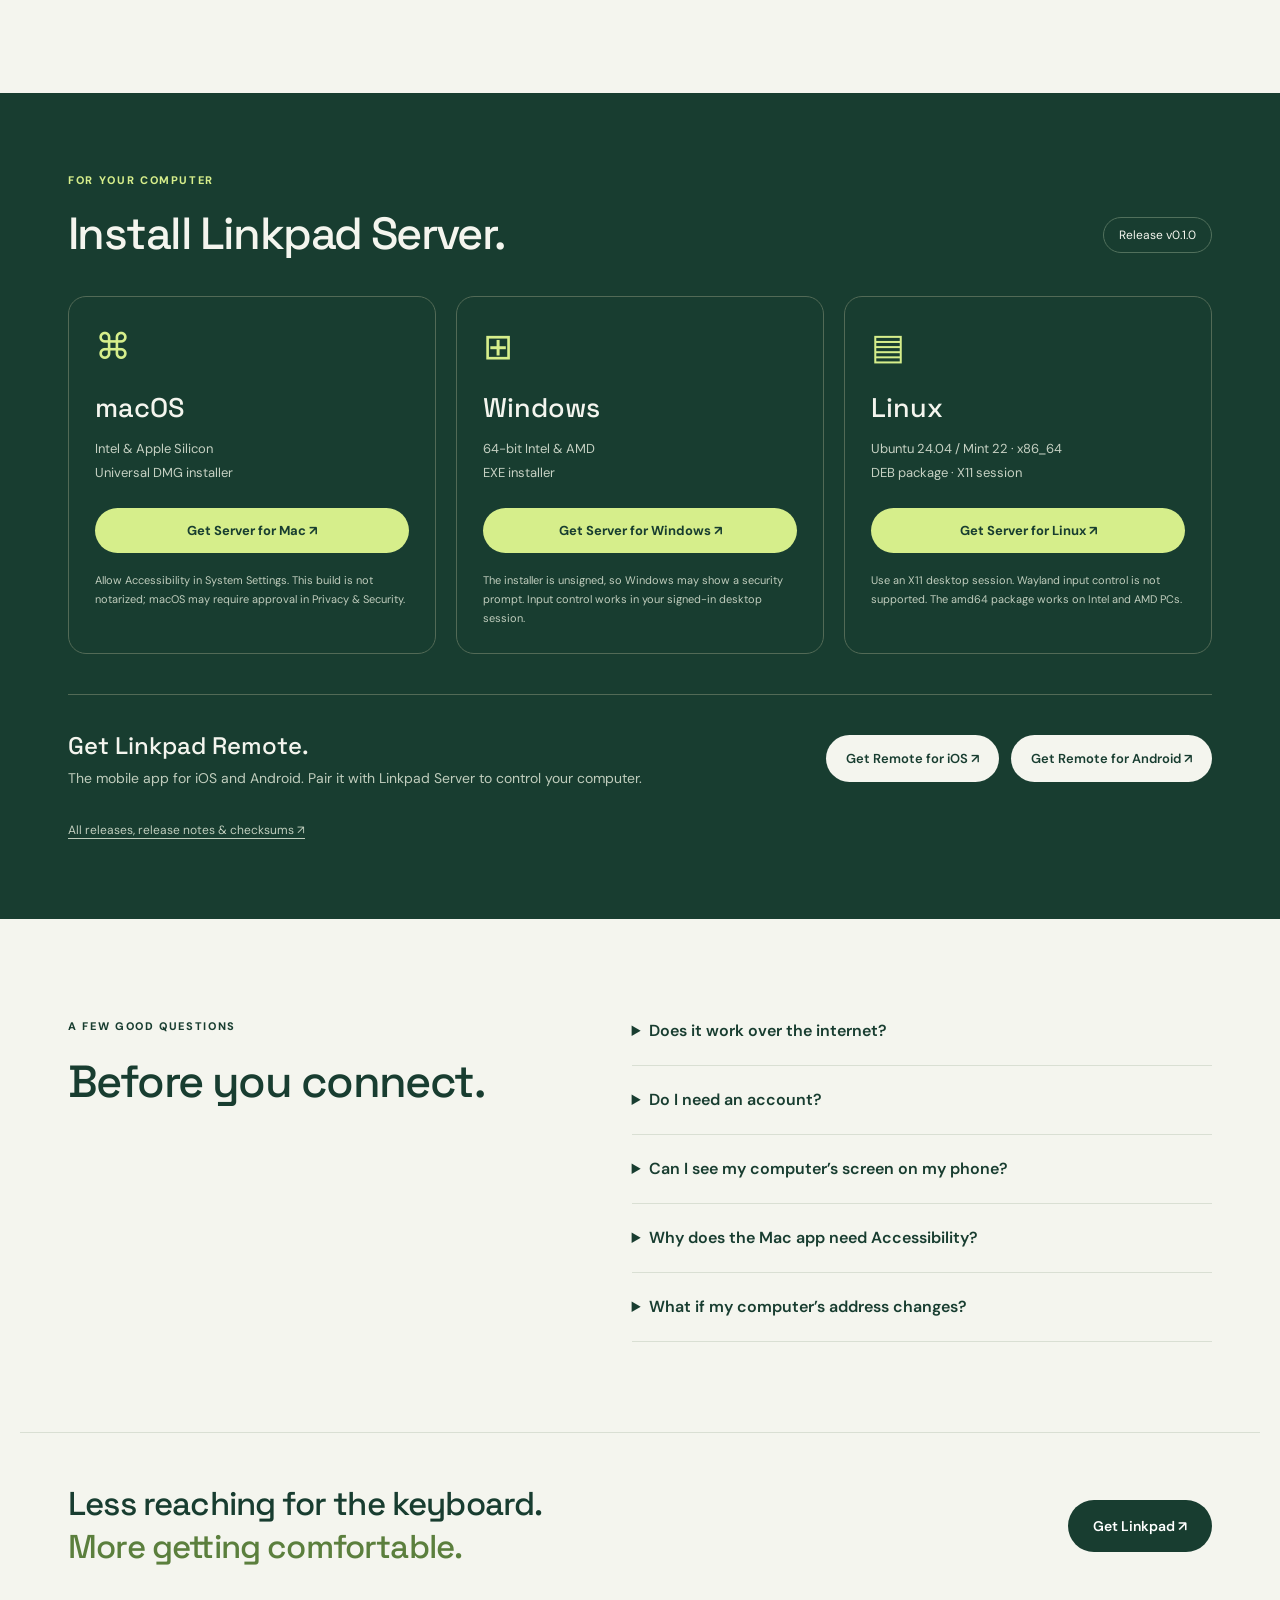
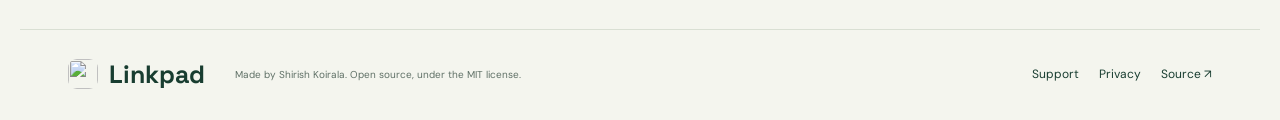
==== commit e32437be: "Clarify Linkpad Server and Remote names on landing page" ====
--- a/website/index.html
+++ b/website/index.html
@@ -1,9 +1,9 @@
 <!doctype html>
 <html lang="en"><head><meta charset="utf-8"><meta name="viewport" content="width=device-width, initial-scale=1"><title>Linkpad — Your computer. Within reach.</title><meta name="description" content="Turn your phone into a touchpad, keyboard and remote for your Mac, Windows or Linux computer. Connect on your local network with Linkpad."><meta name="theme-color" content="#123c2e"><meta property="og:title" content="Linkpad — Your computer. Within reach."><meta property="og:description" content="A touchpad, keyboard and remote. All on your phone."><meta property="og:image" content="https://shirishkoirala.github.io/linkpad/assets/social-preview.png"><link rel="icon" href="assets/icon.png"><link rel="stylesheet" href="styles.css"><script src="app.js" defer></script></head>
 <body><a class="skip" href="#main">Skip to content</a><header class="nav wrap"><a class="brand" href="./" aria-label="Linkpad home"><img src="assets/icon.png" alt="" width="38" height="38">Linkpad</a><nav aria-label="Main navigation"><a href="#setup">How it works</a><a href="https://github.com/shirishkoirala/linkpad">GitHub ↗</a><a class="nav-download" href="#download">Get Linkpad <span aria-hidden="true">↗</span></a></nav></header>
-<main id="main"><section class="hero wrap"><div class="hero-copy"><p class="eyebrow"><span class="dot"></span> SMALL APP. MORE CONTROL.</p><h1>Your computer.<br>Within <em>reach.</em></h1><p class="intro">Turn your phone into a touchpad, keyboard and remote. For the desk, the sofa, and everywhere in between.</p><div class="actions"><a class="button" href="#download">Get Linkpad <span aria-hidden="true">↗</span></a><a class="text-link" href="#setup">See how it works ↓</a></div><p class="fine">iOS & Android · Mac, Windows & Linux</p><div class="local-note"><span aria-hidden="true">◎</span><p>Your network. Your control.<br><small>No account. No cloud relay.</small></p></div></div><div class="preview"><div class="orbit" aria-hidden="true"></div><span class="preview-label" aria-hidden="true">THE REMOTE IS ALREADY IN YOUR POCKET.</span><div class="phone"><img id="screen" src="assets/touchpad.png" alt="Linkpad touchpad screen with a large gesture area and mouse buttons" width="1290" height="2796"></div><div class="mode-picker" role="group" aria-label="Preview a control mode"><button type="button" data-mode="touchpad" aria-pressed="true">Touchpad</button><button type="button" data-mode="remote" aria-pressed="false">Remote</button><button type="button" data-mode="keyboard" aria-pressed="false">Keyboard</button></div></div></section>
+<main id="main"><section class="hero wrap"><div class="hero-copy"><p class="eyebrow"><span class="dot"></span> SMALL APP. MORE CONTROL.</p><h1>Your computer.<br>Within <em>reach.</em></h1><p class="intro">Linkpad Remote turns your phone into a touchpad, keyboard and remote. Pair with Linkpad Server on your computer, then get comfortable.</p><div class="actions"><a class="button" href="#remote">Get the Remote <span aria-hidden="true">↗</span></a><a class="text-link" href="#setup">See how it works ↓</a></div><p class="fine">iOS & Android · Mac, Windows & Linux</p><div class="local-note"><span aria-hidden="true">◎</span><p>Your network. Your control.<br><small>No account. No cloud relay.</small></p></div></div><div class="preview"><div class="orbit" aria-hidden="true"></div><span class="preview-label" aria-hidden="true">THE REMOTE IS ALREADY IN YOUR POCKET.</span><div class="phone"><img id="screen" src="assets/touchpad.png" alt="Linkpad touchpad screen with a large gesture area and mouse buttons" width="1290" height="2796"></div><div class="mode-picker" role="group" aria-label="Preview a control mode"><button type="button" data-mode="touchpad" aria-pressed="true">Touchpad</button><button type="button" data-mode="remote" aria-pressed="false">Remote</button><button type="button" data-mode="keyboard" aria-pressed="false">Keyboard</button></div></div></section>
 <section class="feature-strip"><div class="wrap feature-grid"><div><span>01 / TOUCHPAD</span><h2>A little room to move.</h2><p>Move, tap, drag and scroll with familiar touch gestures.</p></div><div><span>02 / REMOTE</span><h2>Make yourself comfortable.</h2><p>Arrow keys, Enter and volume controls, right where you need them.</p></div><div><span>03 / KEYBOARD</span><h2>Type from here.</h2><p>Search for a film, enter a URL or send a shortcut from your phone.</p></div></div></section>
-<section class="setup wrap" id="setup"><div class="section-heading"><p class="eyebrow">LESS SETUP. MORE SOFA.</p><h2>Three steps.<br>Then take a seat.</h2></div><ol class="steps"><li><span>01</span><div><h3>Install on both devices.</h3><p>Get Linkpad on your phone and the companion server on your computer.</p></div></li><li><span>02</span><div><h3>Share a network.</h3><p>Connect to the same local network. Your computer can use Wi-Fi or Ethernet.</p></div></li><li><span>03</span><div><h3>Scan. Pair. Take control.</h3><p>Open the desktop app and scan its pairing QR code with Linkpad. Your computer is remembered for next time.</p></div></li></ol></section>
-<section class="downloads" id="download"><div class="wrap"><div class="download-heading"><div><p class="eyebrow">PICK YOUR COMPUTER</p><h2>Meet your new remote.</h2></div><span class="version">Release <span data-version>v0.1.0</span></span></div><div class="download-grid"><article><div class="platform-icon" aria-hidden="true">⌘</div><h3>macOS</h3><p>Intel & Apple Silicon<br>Universal DMG installer</p><a class="download-link" data-download="mac" href="https://github.com/shirishkoirala/linkpad/releases/download/v0.1.0/Linkpad-0.1.0-macos-local.dmg">Download for Mac ↗</a><small>Allow Accessibility in System Settings. This build is not notarized; macOS may require approval in Privacy & Security.</small></article><article><div class="platform-icon" aria-hidden="true">⊞</div><h3>Windows</h3><p>64-bit Intel & AMD<br>EXE installer</p><a class="download-link" data-download="windows" href="https://github.com/shirishkoirala/linkpad/releases/download/v0.1.0/Linkpad-0.1.0-windows-x86_64-setup.exe">Download for Windows ↗</a><small>The installer is unsigned, so Windows may show a security prompt. Input control works in your signed-in desktop session.</small></article><article><div class="platform-icon" aria-hidden="true">▤</div><h3>Linux</h3><p>Ubuntu 24.04 / Mint 22 · x86_64<br>DEB package · X11 session</p><a class="download-link" data-download="linux" href="https://github.com/shirishkoirala/linkpad/releases/download/v0.1.0/linkpad_0.1.0_amd64.deb">Download for Linux ↗</a><small>Use an X11 desktop session. Wayland input control is not supported. The amd64 package works on Intel and AMD PCs.</small></article></div><div class="mobile-download"><div><h3>And on your phone.</h3><p>You’ll need the Linkpad mobile app to pair with your computer.</p></div><div class="store-links"><a class="button light" href="https://apps.apple.com/us/app/linkpad/id6829168545">Download for iOS ↗</a><a class="button light" href="https://play.google.com/store/apps/details?id=com.shirishkoirala.linkpad">Get it on Google Play ↗</a></div></div><a class="all-releases" href="https://github.com/shirishkoirala/linkpad/releases">All releases, release notes & checksums ↗</a></div></section>
-<section class="faq wrap"><div><p class="eyebrow">A FEW GOOD QUESTIONS</p><h2>Before you connect.</h2></div><div class="questions"><details><summary>Does it work over the internet?</summary><p>Linkpad connects over your local network. Keep your phone and computer on the same network; guest Wi-Fi or network isolation can prevent discovery.</p></details><details><summary>Do I need an account?</summary><p>No. Pair directly with your computer using its QR code. Linkpad has no ads or analytics, and does not send your input through a cloud service.</p></details><details><summary>Can I see my computer’s screen on my phone?</summary><p>Linkpad sends input to your computer. It does not stream its screen. Use your computer’s monitor or TV to see what you’re controlling.</p></details><details><summary>Why does the Mac app need Accessibility?</summary><p>macOS requires Accessibility permission to move the pointer and send keyboard input. Enable Linkpad in System Settings → Privacy & Security → Accessibility, then follow the app’s restart prompt.</p></details><details><summary>What if my computer’s address changes?</summary><p>Local discovery helps find your paired computer again when its IP address changes. Keep the desktop app running and allow local network access on your phone.</p></details></div></section>
+<section class="setup wrap" id="setup"><div class="section-heading"><p class="eyebrow">LESS SETUP. MORE SOFA.</p><h2>Three steps.<br>Then take a seat.</h2></div><ol class="steps"><li><span>01</span><div><h3>Install on both devices.</h3><p>Get Linkpad Remote on your phone and install Linkpad Server on your computer.</p></div></li><li><span>02</span><div><h3>Share a network.</h3><p>Connect to the same local network. Your computer can use Wi-Fi or Ethernet.</p></div></li><li><span>03</span><div><h3>Scan. Pair. Take control.</h3><p>Open Linkpad Server and scan its pairing QR code with Linkpad Remote. Your computer is remembered for next time.</p></div></li></ol></section>
+<section class="downloads" id="download"><div class="wrap"><div class="download-heading"><div><p class="eyebrow">FOR YOUR COMPUTER</p><h2>Install Linkpad Server.</h2></div><span class="version">Release <span data-version>v0.1.0</span></span></div><div class="download-grid"><article><div class="platform-icon" aria-hidden="true">⌘</div><h3>macOS</h3><p>Intel & Apple Silicon<br>Universal DMG installer</p><a class="download-link" data-download="mac" href="https://github.com/shirishkoirala/linkpad/releases/download/v0.1.0/Linkpad-0.1.0-macos-local.dmg">Get Server for Mac ↗</a><small>Allow Accessibility in System Settings. This build is not notarized; macOS may require approval in Privacy & Security.</small></article><article><div class="platform-icon" aria-hidden="true">⊞</div><h3>Windows</h3><p>64-bit Intel & AMD<br>EXE installer</p><a class="download-link" data-download="windows" href="https://github.com/shirishkoirala/linkpad/releases/download/v0.1.0/Linkpad-0.1.0-windows-x86_64-setup.exe">Get Server for Windows ↗</a><small>The installer is unsigned, so Windows may show a security prompt. Input control works in your signed-in desktop session.</small></article><article><div class="platform-icon" aria-hidden="true">▤</div><h3>Linux</h3><p>Ubuntu 24.04 / Mint 22 · x86_64<br>DEB package · X11 session</p><a class="download-link" data-download="linux" href="https://github.com/shirishkoirala/linkpad/releases/download/v0.1.0/linkpad_0.1.0_amd64.deb">Get Server for Linux ↗</a><small>Use an X11 desktop session. Wayland input control is not supported. The amd64 package works on Intel and AMD PCs.</small></article></div><div class="mobile-download" id="remote"><div><h3>Get Linkpad Remote.</h3><p>The mobile app for iOS and Android. Pair it with Linkpad Server to control your computer.</p></div><div class="store-links"><a class="button light" href="https://apps.apple.com/us/app/linkpad/id6829168545">Get Remote for iOS ↗</a><a class="button light" href="https://play.google.com/store/apps/details?id=com.shirishkoirala.linkpad">Get Remote for Android ↗</a></div></div><a class="all-releases" href="https://github.com/shirishkoirala/linkpad/releases">All releases, release notes & checksums ↗</a></div></section>
+<section class="faq wrap"><div><p class="eyebrow">A FEW GOOD QUESTIONS</p><h2>Before you connect.</h2></div><div class="questions"><details><summary>Does it work over the internet?</summary><p>Linkpad connects over your local network. Keep your phone and computer on the same network; guest Wi-Fi or network isolation can prevent discovery.</p></details><details><summary>Do I need an account?</summary><p>No. Pair directly with your computer using its QR code. Linkpad has no ads or analytics, and does not send your input through a cloud service.</p></details><details><summary>Can I see my computer’s screen on my phone?</summary><p>Linkpad sends input to your computer. It does not stream its screen. Use your computer’s monitor or TV to see what you’re controlling.</p></details><details><summary>Why does the Mac app need Accessibility?</summary><p>macOS requires Accessibility permission to move the pointer and send keyboard input. Enable Linkpad in System Settings → Privacy & Security → Accessibility, then follow the app’s restart prompt.</p></details><details><summary>What if my computer’s address changes?</summary><p>Local discovery helps find your paired computer again when its IP address changes. Keep Linkpad Server running and allow local network access for Linkpad Remote on your phone.</p></details></div></section>
 <section class="closing wrap"><p>Less reaching for the keyboard.<br><em>More getting comfortable.</em></p><a class="button" href="#download">Get Linkpad ↗</a></section></main><footer class="wrap"><a class="brand" href="./"><img src="assets/icon.png" width="30" height="30" alt="">Linkpad</a><p>Made by Shirish Koirala. Open source, under the MIT license.</p><div><a href="https://shirishkoirala.com/linkpad-support/">Support</a><a href="https://shirishkoirala.com/linkpad-privacy/">Privacy</a><a href="https://github.com/shirishkoirala/linkpad">Source ↗</a></div></footer></body></html>
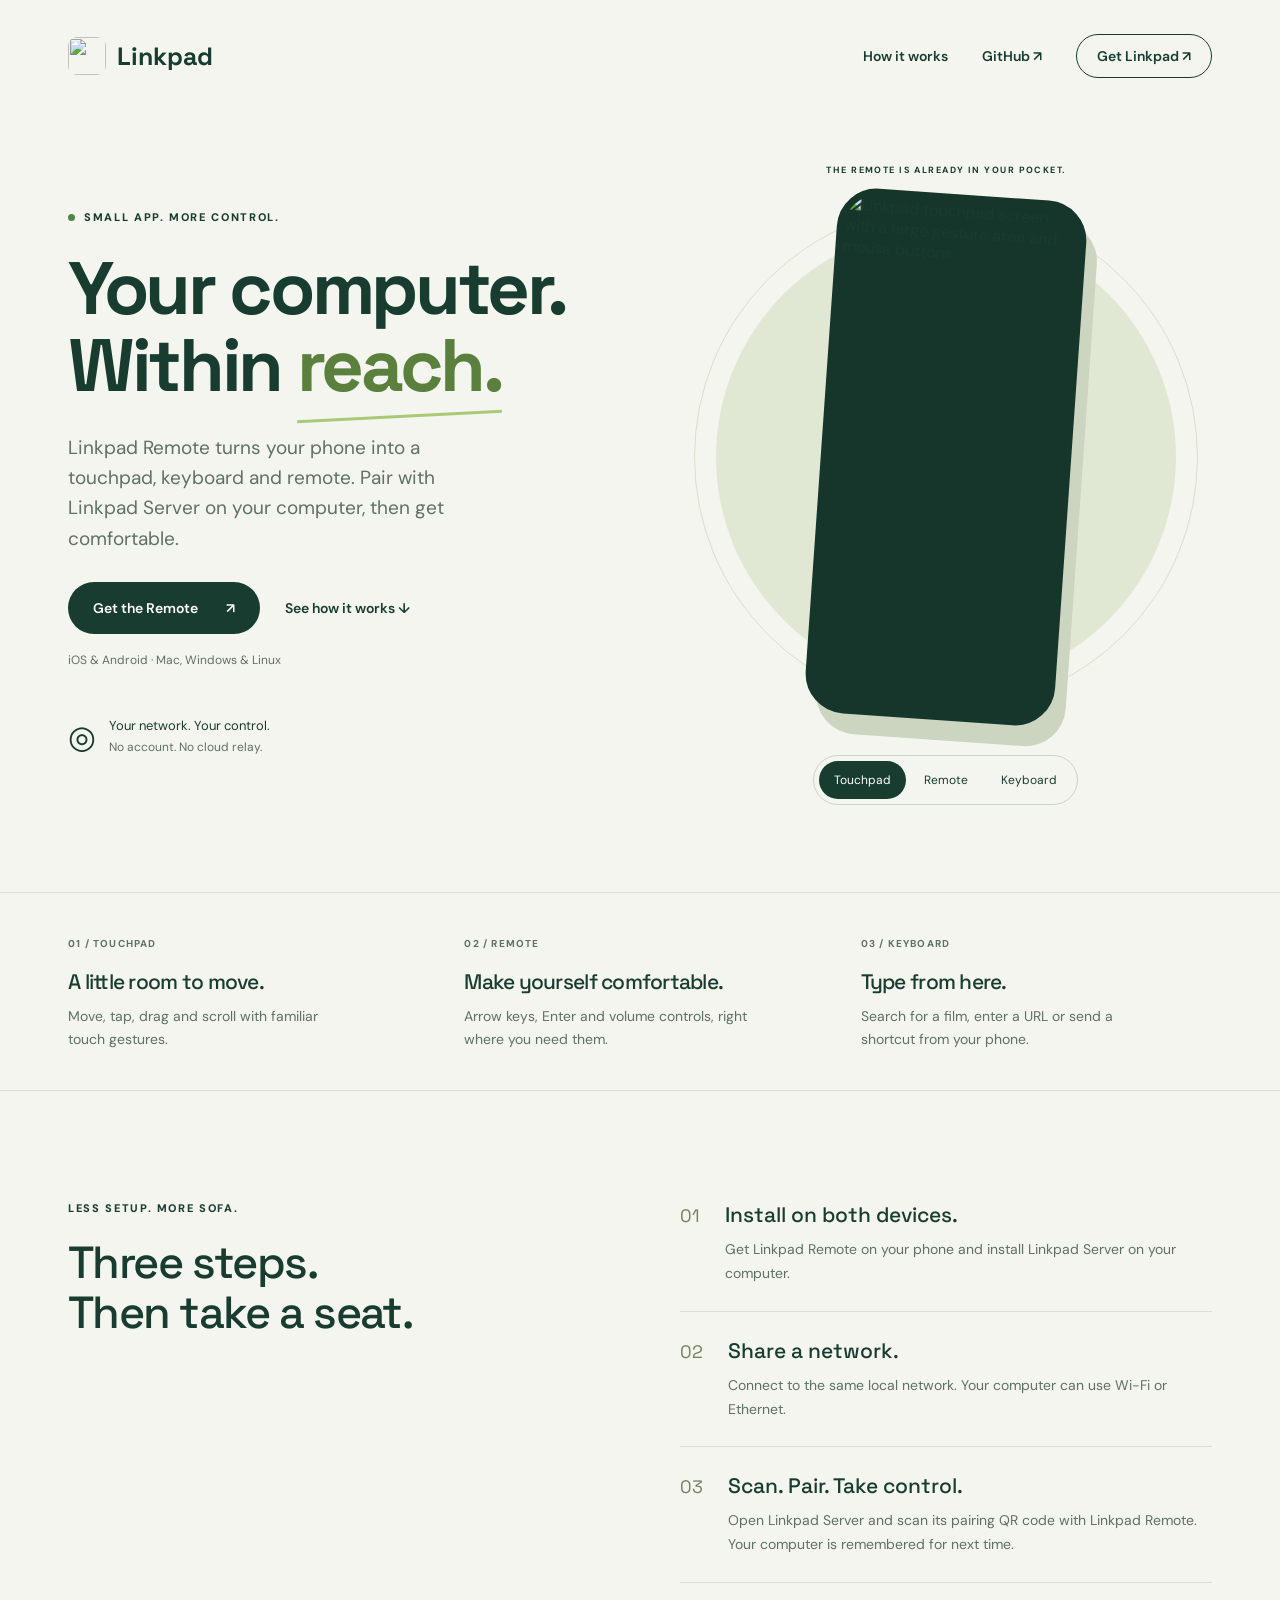
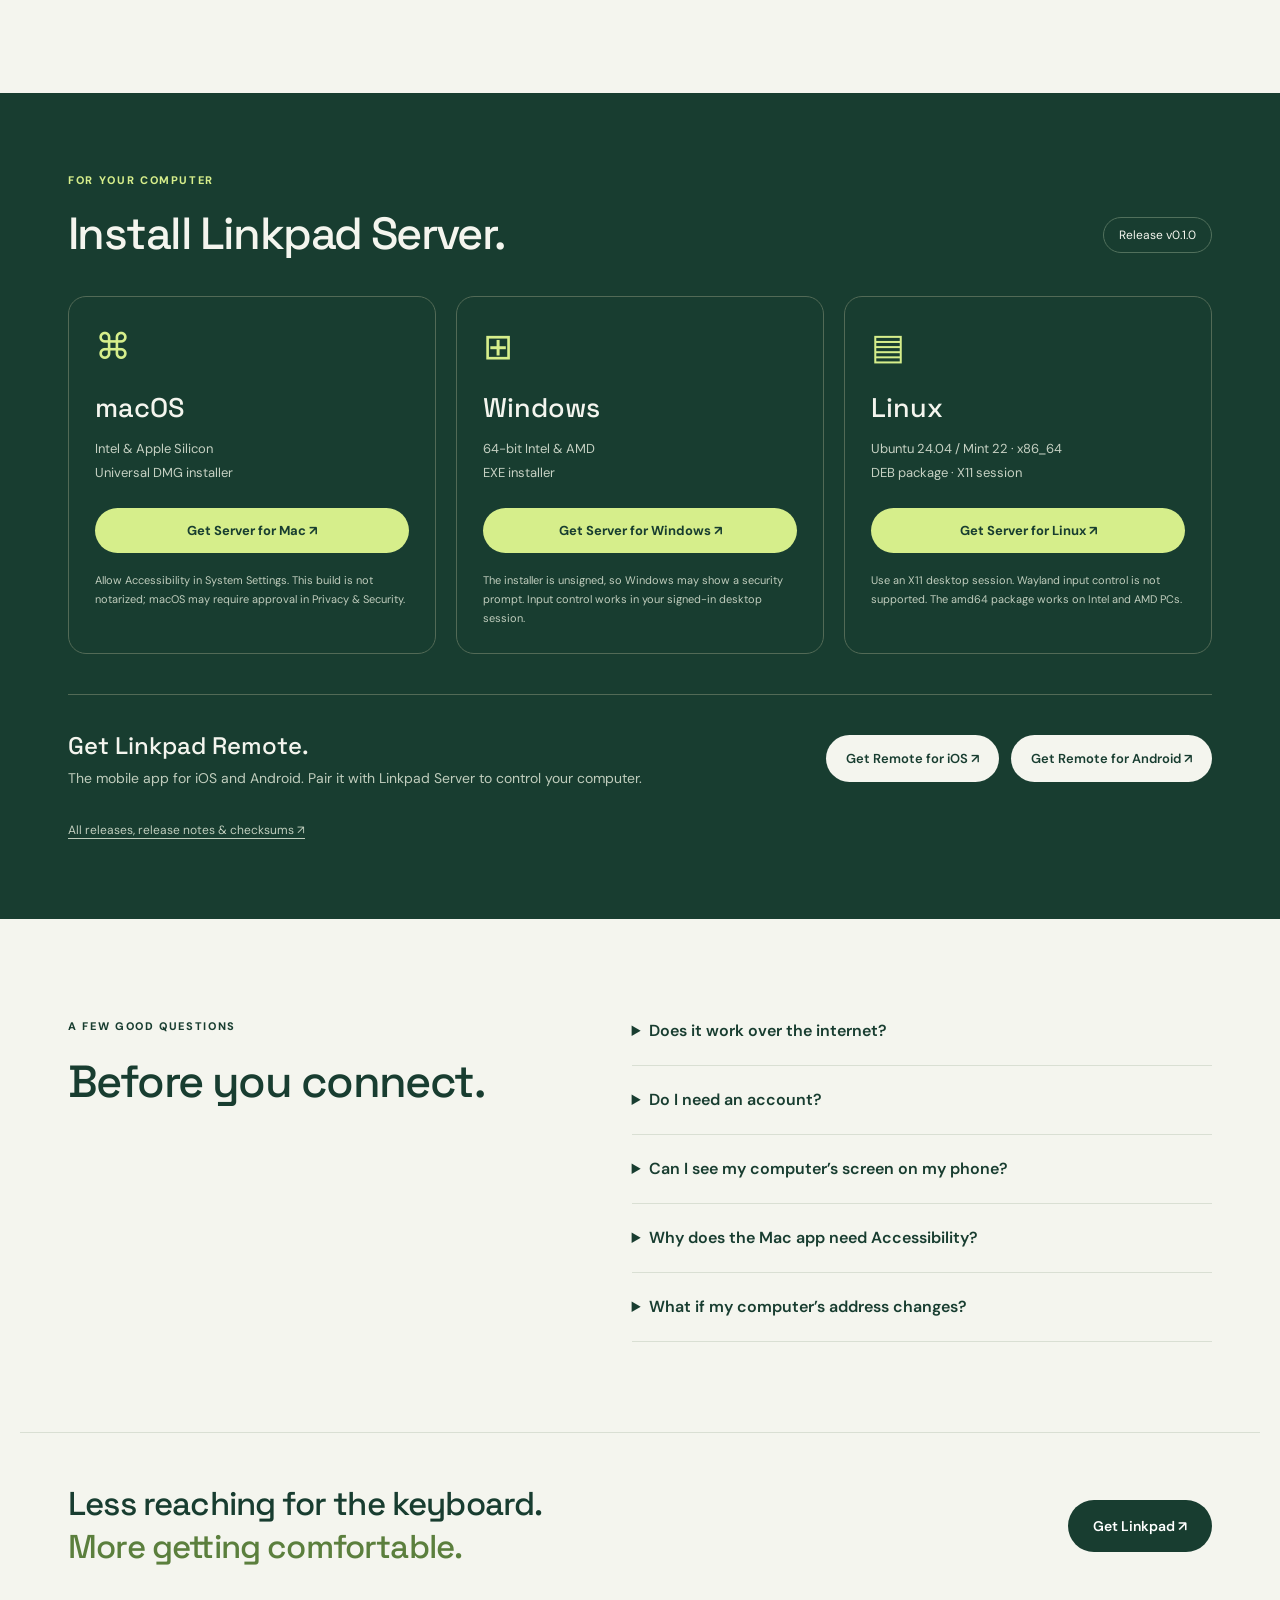
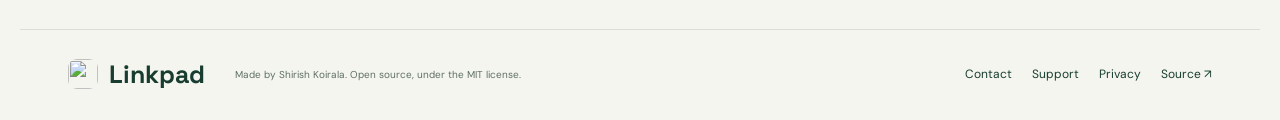
==== commit ba38a442: "Add public contact email to landing page" ====
--- a/website/index.html
+++ b/website/index.html
@@ -6,4 +6,4 @@
 <section class="setup wrap" id="setup"><div class="section-heading"><p class="eyebrow">LESS SETUP. MORE SOFA.</p><h2>Three steps.<br>Then take a seat.</h2></div><ol class="steps"><li><span>01</span><div><h3>Install on both devices.</h3><p>Get Linkpad Remote on your phone and install Linkpad Server on your computer.</p></div></li><li><span>02</span><div><h3>Share a network.</h3><p>Connect to the same local network. Your computer can use Wi-Fi or Ethernet.</p></div></li><li><span>03</span><div><h3>Scan. Pair. Take control.</h3><p>Open Linkpad Server and scan its pairing QR code with Linkpad Remote. Your computer is remembered for next time.</p></div></li></ol></section>
 <section class="downloads" id="download"><div class="wrap"><div class="download-heading"><div><p class="eyebrow">FOR YOUR COMPUTER</p><h2>Install Linkpad Server.</h2></div><span class="version">Release <span data-version>v0.1.0</span></span></div><div class="download-grid"><article><div class="platform-icon" aria-hidden="true">⌘</div><h3>macOS</h3><p>Intel & Apple Silicon<br>Universal DMG installer</p><a class="download-link" data-download="mac" href="https://github.com/shirishkoirala/linkpad/releases/download/v0.1.0/Linkpad-0.1.0-macos-local.dmg">Get Server for Mac ↗</a><small>Allow Accessibility in System Settings. This build is not notarized; macOS may require approval in Privacy & Security.</small></article><article><div class="platform-icon" aria-hidden="true">⊞</div><h3>Windows</h3><p>64-bit Intel & AMD<br>EXE installer</p><a class="download-link" data-download="windows" href="https://github.com/shirishkoirala/linkpad/releases/download/v0.1.0/Linkpad-0.1.0-windows-x86_64-setup.exe">Get Server for Windows ↗</a><small>The installer is unsigned, so Windows may show a security prompt. Input control works in your signed-in desktop session.</small></article><article><div class="platform-icon" aria-hidden="true">▤</div><h3>Linux</h3><p>Ubuntu 24.04 / Mint 22 · x86_64<br>DEB package · X11 session</p><a class="download-link" data-download="linux" href="https://github.com/shirishkoirala/linkpad/releases/download/v0.1.0/linkpad_0.1.0_amd64.deb">Get Server for Linux ↗</a><small>Use an X11 desktop session. Wayland input control is not supported. The amd64 package works on Intel and AMD PCs.</small></article></div><div class="mobile-download" id="remote"><div><h3>Get Linkpad Remote.</h3><p>The mobile app for iOS and Android. Pair it with Linkpad Server to control your computer.</p></div><div class="store-links"><a class="button light" href="https://apps.apple.com/us/app/linkpad/id6829168545">Get Remote for iOS ↗</a><a class="button light" href="https://play.google.com/store/apps/details?id=com.shirishkoirala.linkpad">Get Remote for Android ↗</a></div></div><a class="all-releases" href="https://github.com/shirishkoirala/linkpad/releases">All releases, release notes & checksums ↗</a></div></section>
 <section class="faq wrap"><div><p class="eyebrow">A FEW GOOD QUESTIONS</p><h2>Before you connect.</h2></div><div class="questions"><details><summary>Does it work over the internet?</summary><p>Linkpad connects over your local network. Keep your phone and computer on the same network; guest Wi-Fi or network isolation can prevent discovery.</p></details><details><summary>Do I need an account?</summary><p>No. Pair directly with your computer using its QR code. Linkpad has no ads or analytics, and does not send your input through a cloud service.</p></details><details><summary>Can I see my computer’s screen on my phone?</summary><p>Linkpad sends input to your computer. It does not stream its screen. Use your computer’s monitor or TV to see what you’re controlling.</p></details><details><summary>Why does the Mac app need Accessibility?</summary><p>macOS requires Accessibility permission to move the pointer and send keyboard input. Enable Linkpad in System Settings → Privacy & Security → Accessibility, then follow the app’s restart prompt.</p></details><details><summary>What if my computer’s address changes?</summary><p>Local discovery helps find your paired computer again when its IP address changes. Keep Linkpad Server running and allow local network access for Linkpad Remote on your phone.</p></details></div></section>
-<section class="closing wrap"><p>Less reaching for the keyboard.<br><em>More getting comfortable.</em></p><a class="button" href="#download">Get Linkpad ↗</a></section></main><footer class="wrap"><a class="brand" href="./"><img src="assets/icon.png" width="30" height="30" alt="">Linkpad</a><p>Made by Shirish Koirala. Open source, under the MIT license.</p><div><a href="https://shirishkoirala.com/linkpad-support/">Support</a><a href="https://shirishkoirala.com/linkpad-privacy/">Privacy</a><a href="https://github.com/shirishkoirala/linkpad">Source ↗</a></div></footer></body></html>+<section class="closing wrap"><p>Less reaching for the keyboard.<br><em>More getting comfortable.</em></p><a class="button" href="#download">Get Linkpad ↗</a></section></main><footer class="wrap"><a class="brand" href="./"><img src="assets/icon.png" width="30" height="30" alt="">Linkpad</a><p>Made by Shirish Koirala. Open source, under the MIT license.</p><div><a href="mailto:hello@shirishkoirala.com">Contact</a><a href="https://shirishkoirala.com/linkpad-support/">Support</a><a href="https://shirishkoirala.com/linkpad-privacy/">Privacy</a><a href="https://github.com/shirishkoirala/linkpad">Source ↗</a></div></footer></body></html>
